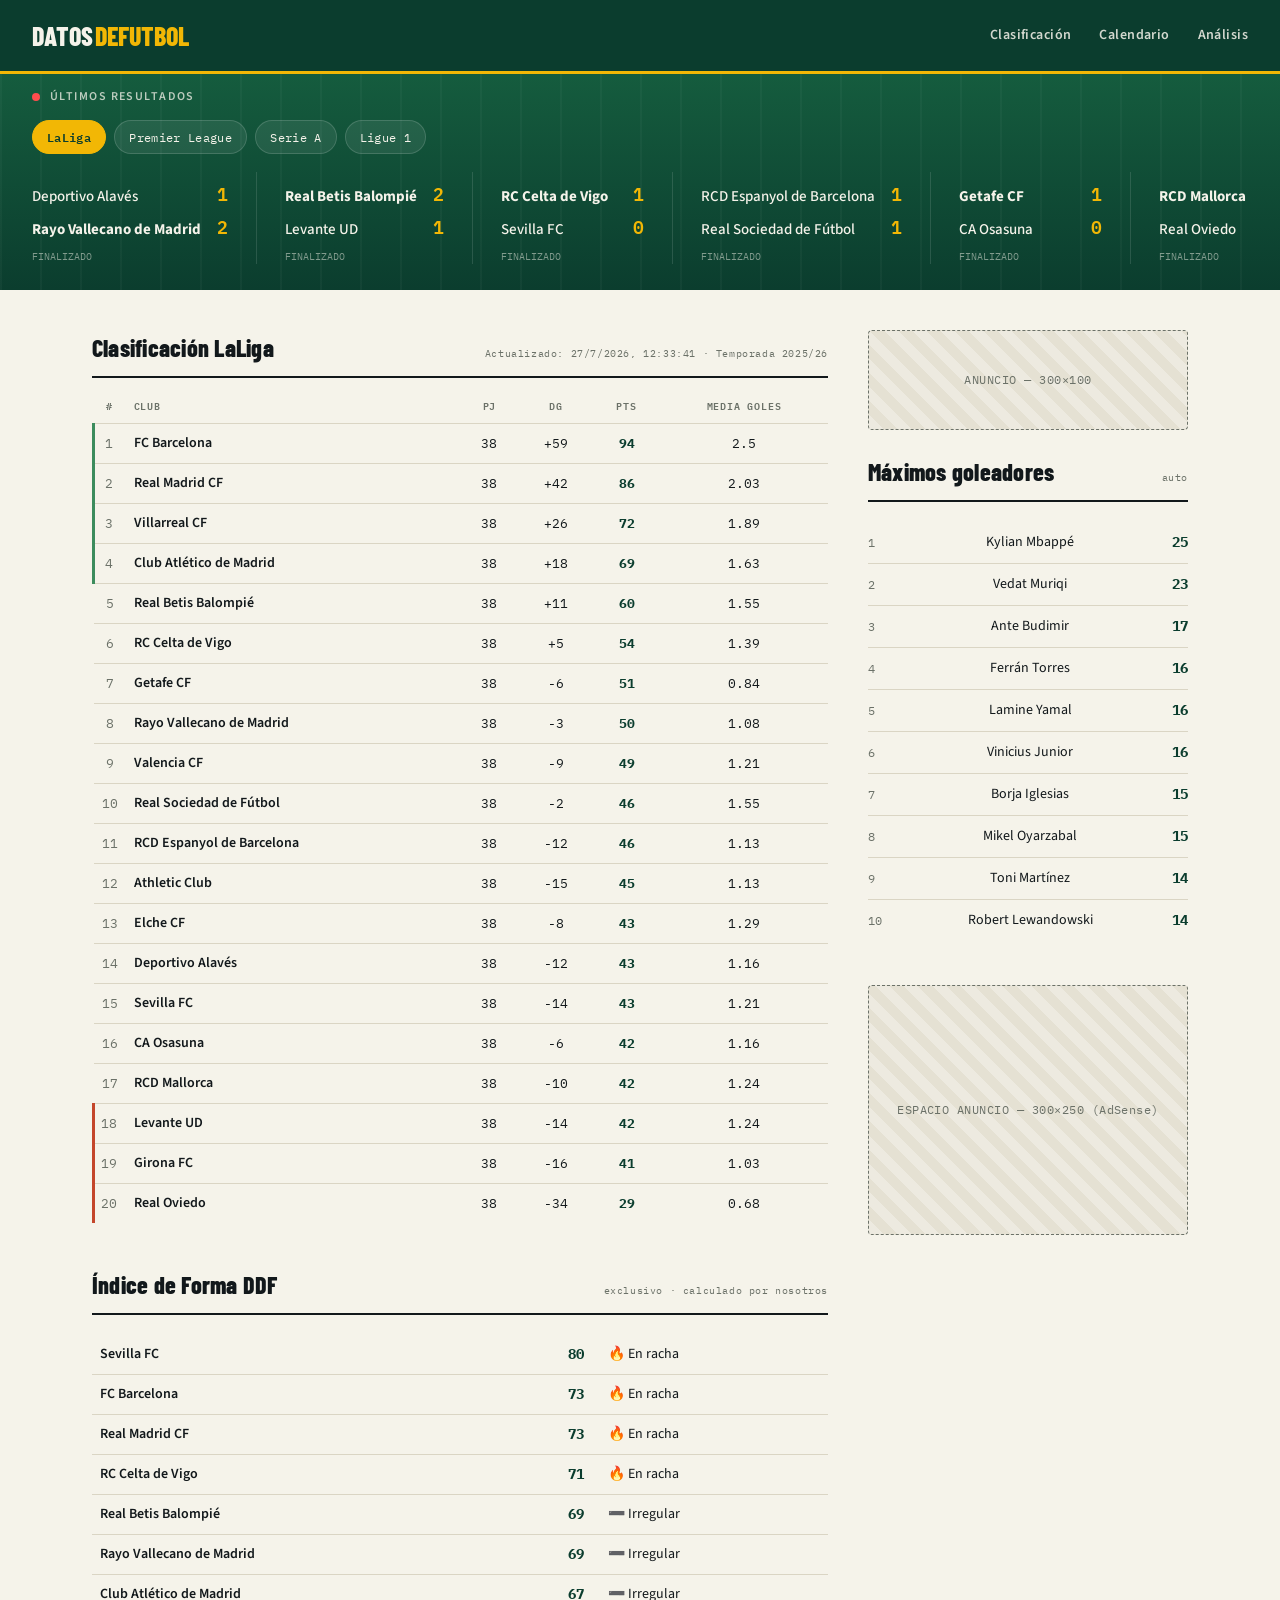
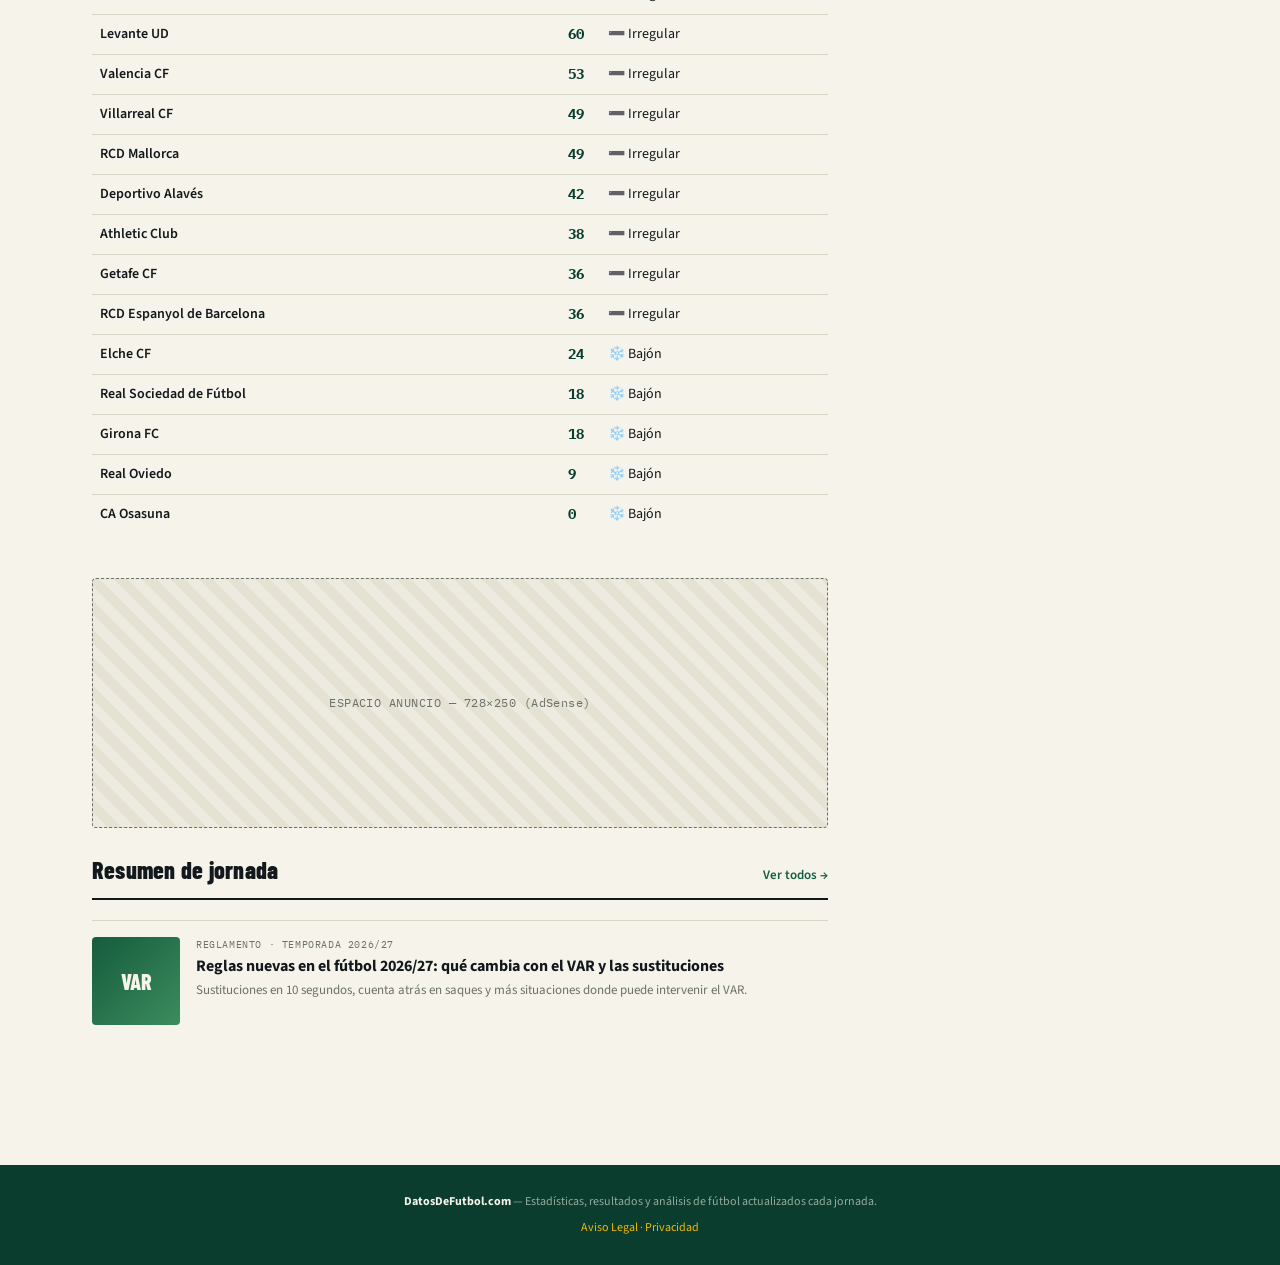
==== index.html @ c872de92 "Publicar artículo de reglamento 2026/27 y enlazarlo en portada/análisis/sitemap" ====
<!DOCTYPE html>
<html lang="es">
<head>
<meta charset="UTF-8">
<meta name="viewport" content="width=device-width, initial-scale=1.0">
<title>DatosDeFutbol.com — Resultados, clasificación y estadísticas de fútbol</title>
<meta name="description" content="Resultados, clasificación y estadísticas de LaLiga actualizados cada jornada. Análisis y datos de fútbol.">
<link rel="preconnect" href="https://fonts.googleapis.com">
<link href="https://fonts.googleapis.com/css2?family=Barlow+Condensed:wght@600;700;800&family=IBM+Plex+Mono:wght@400;500;600&family=Source+Sans+3:wght@400;500;600;700&display=swap" rel="stylesheet">
<link rel="stylesheet" href="assets/css/style.css">
<!--
  Datos estructurados (Schema.org / JSON-LD).

  IMPORTANTE - honestidad con Google: schema.org no tiene un tipo oficial
  para "tabla de clasificación deportiva", así que NO inventamos uno.
  Lo que sí ayuda de verdad y es 100% correcto usar:

    1. WebSite — identifica la marca del sitio. Puede hacer que aparezca
       tu logo/nombre correctamente en resultados de búsqueda.
    2. Organization — igual, para la marca DatosDeFutbol.com.
    3. BreadcrumbList — la ruta de navegación (Inicio > Clasificación).
       Ayuda a Google a mostrar breadcrumbs en el resultado de búsqueda
       en vez de solo la URL pelada.

  Pega esto dentro de <head>, justo antes de </head>, en index.html y
  clasificacion.html. En clasificacion.html cambia el BreadcrumbList
  (ya viene ajustado para esa página más abajo, en el segundo bloque).
-->

<!-- ============ PARA index.html ============ -->
<script type="application/ld+json">
{
  "@context": "https://schema.org",
  "@type": "WebSite",
  "name": "DatosDeFutbol.com",
  "url": "https://datosdefutbol.com/",
  "description": "Resultados, clasificación y estadísticas de fútbol de LaLiga, Premier League, Serie A y Ligue 1, actualizados cada día, con el Índice de Forma DDF propio."
}
</script>

<script type="application/ld+json">
{
  "@context": "https://schema.org",
  "@type": "Organization",
  "name": "DatosDeFutbol.com",
  "url": "https://datosdefutbol.com/"
}
</script>

<!-- ============ PARA clasificacion.html (además de los dos de arriba) ============ -->
<script type="application/ld+json">
{
  "@context": "https://schema.org",
  "@type": "BreadcrumbList",
  "itemListElement": [
    {
      "@type": "ListItem",
      "position": 1,
      "name": "Inicio",
      "item": "https://datosdefutbol.com/index.html"
    },
    {
      "@type": "ListItem",
      "position": 2,
      "name": "Clasificación",
      "item": "https://datosdefutbol.com/clasificacion.html"
    }
  ]
}
</script>
<link rel="icon" type="image/svg+xml" href="/favicon.svg">
<link rel="icon" type="image/png" sizes="32x32" href="/favicon-32.png">
<link rel="apple-touch-icon" href="/favicon-180.png">
</head>
<body data-page="home">

<header>
  <a class="logo" href="index.html"><span class="d1">DATOS</span><span class="d2">DEFUTBOL</span></a>
  <nav>
    <a href="clasificacion.html">Clasificación</a>
    <a href="calendario.html">Calendario</a>
    <a href="articulos.html">Análisis</a>
  </nav>
</header>

<div class="scoreboard">
  <div class="scoreboard-label">
    <div class="live-dot"></div>
    <span>Últimos resultados</span>
  </div>
  <div class="league-tabs" id="league-tabs"></div>
  <select class="season-selector" id="season-selector" style="display:none;"></select>
  <div class="ticker" id="ticker">
    <div class="ticker-empty">Cargando resultados…</div>
  </div>
</div>

<main>
  <div class="col-main">

    <section>
      <div class="section-head">
        <h2>Clasificación LaLiga</h2>
        <span class="auto-tag" id="last-updated">actualizado automáticamente</span>
      </div>
      <table class="standings">
        <thead>
          <tr><th class="num">#</th><th>Club</th><th class="num">PJ</th><th class="num">DG</th><th class="num">Pts</th><th class="num">Media goles</th></tr>
        </thead>
        <tbody id="standings-body">
          <tr><td colspan="6" class="loading-msg">Cargando clasificación…</td></tr>
        </tbody>
      </table>
    </section>

    <section>
      <div class="section-head">
        <h2>Índice de Forma DDF</h2>
        <span class="auto-tag">exclusivo · calculado por nosotros</span>
      </div>
      <table class="form-index">
        <tbody id="form-index-body">
          <tr><td class="loading-msg">Calculando…</td></tr>
        </tbody>
      </table>
    </section>

    <div class="ad-slot big">ESPACIO ANUNCIO — 728×250 (AdSense)</div>

    <section>
      <div class="section-head">
        <h2>Resumen de jornada</h2>
        <a class="more" href="articulos.html">Ver todos →</a>
      </div>
      <!-- Estos artículos se añaden a mano, uno por <a class="article">.
           Copia y pega un bloque para añadir uno nuevo (ver README). -->
      <a class="article" href="articulos/nuevas-reglas-futbol-2026-27.html">
  <div class="thumb">VAR</div>
  <div>
    <div class="eyebrow">Reglamento · Temporada 2026/27</div>
    <h3>Reglas nuevas en el fútbol 2026/27: qué cambia con el VAR y las sustituciones</h3>
    <p>Sustituciones en 10 segundos, cuenta atrás en saques y más situaciones donde puede intervenir el VAR.</p>
  </div>
</a>
    </section>

  </div>

  <aside class="col-side">
    <div class="ad-slot small">ANUNCIO — 300×100</div>

    <section>
      <div class="section-head">
        <h2>Máximos goleadores</h2>
        <span class="auto-tag">auto</span>
      </div>
      <ul class="top-scorers" id="topscorers-list">
        <li class="loading-msg">Cargando…</li>
      </ul>
    </section>

    <div class="ad-slot big">ESPACIO ANUNCIO — 300×250 (AdSense)</div>
  </aside>
</main>

<footer>
  <strong>DatosDeFutbol.com</strong> — Estadísticas, resultados y análisis de fútbol actualizados cada jornada.
  <div style="margin-top:8px;">
     <a href="aviso-legal.html">Aviso Legal</a> ·
     <a href="privacidad.html">Privacidad</a>
   </div>
</footer>

<script src="assets/js/main.js?v=3"></script></html>
---- assets/css/style.css ----
:root{
  --pitch-dark:#0B3D2E;
  --pitch:#155C3E;
  --grass:#3C8C5D;
  --chalk:#F5F3EA;
  --ink:#12181B;
  --amber:#F2B705;
  --line:#DAD5C4;
  --gray:#6B7168;
}
*{margin:0;padding:0;box-sizing:border-box;}
body{
  background:var(--chalk);
  color:var(--ink);
  font-family:'Source Sans 3',sans-serif;
  line-height:1.5;
}
a{color:inherit;}
.display{font-family:'Barlow Condensed',sans-serif;text-transform:uppercase;letter-spacing:0.02em;}
.mono{font-family:'IBM Plex Mono',monospace;}

header{
  background:var(--pitch-dark);
  color:var(--chalk);
  padding:16px 32px;
  display:flex;
  align-items:center;
  justify-content:space-between;
  border-bottom:3px solid var(--amber);
  flex-wrap:wrap;
  gap:12px;
}
.logo{display:flex;align-items:baseline;gap:2px;text-decoration:none;}
.logo .d1{font-family:'Barlow Condensed',sans-serif;font-weight:800;font-size:26px;letter-spacing:0.01em;color:var(--chalk);}
.logo .d2{font-family:'Barlow Condensed',sans-serif;font-weight:800;font-size:26px;color:var(--amber);}
nav{display:flex;gap:28px;font-size:14px;font-weight:600;letter-spacing:0.03em;flex-wrap:wrap;}
nav a{color:var(--chalk);text-decoration:none;opacity:0.85;}
nav a:hover{opacity:1;color:var(--amber);}

.scoreboard{
  background:
    repeating-linear-gradient(90deg, rgba(255,255,255,0.03) 0 2px, transparent 2px 40px),
    linear-gradient(180deg, var(--pitch) 0%, var(--pitch-dark) 100%);
  overflow:hidden;
}
.scoreboard-label{display:flex;align-items:center;gap:10px;padding:14px 32px 0;}
.live-dot{width:8px;height:8px;border-radius:50%;background:#FF4D4D;animation:pulse 1.6s infinite;}
@keyframes pulse{
  0%{box-shadow:0 0 0 0 rgba(255,77,77,0.5);}
  70%{box-shadow:0 0 0 6px rgba(255,77,77,0);}
  100%{box-shadow:0 0 0 0 rgba(255,77,77,0);}
}
.scoreboard-label span{color:var(--chalk);font-size:12px;letter-spacing:0.12em;text-transform:uppercase;font-weight:600;opacity:0.75;}
.ticker{display:flex;padding:18px 0 26px;overflow-x:auto;scrollbar-width:none;}
.ticker::-webkit-scrollbar{display:none;}
.match{flex:0 0 auto;min-width:200px;padding:0 28px;border-right:1px solid rgba(255,255,255,0.12);color:var(--chalk);}
.match:first-child{padding-left:32px;}
.match .comp{font-size:10px;letter-spacing:0.1em;color:var(--amber);font-weight:600;margin-bottom:8px;text-transform:uppercase;}
.match .teams{display:flex;flex-direction:column;gap:4px;}
.team-row{display:flex;justify-content:space-between;align-items:baseline;gap:16px;}
.team-name{font-size:15px;font-weight:500;}
.team-name.win{font-weight:700;}
.score{font-family:'IBM Plex Mono',monospace;font-size:18px;font-weight:600;color:var(--amber);}
.match .status{font-family:'IBM Plex Mono',monospace;font-size:10px;color:rgba(245,243,234,0.5);margin-top:8px;}
.ticker-empty{color:rgba(245,243,234,0.6);padding:24px 32px;font-family:'IBM Plex Mono',monospace;font-size:13px;}

main{max-width:1160px;margin:0 auto;padding:40px 32px 80px;display:grid;grid-template-columns:1fr 320px;gap:40px;}
@media (max-width:860px){main{grid-template-columns:1fr;}}

section{margin-bottom:44px;}
.section-head{display:flex;align-items:baseline;justify-content:space-between;border-bottom:2px solid var(--ink);padding-bottom:10px;margin-bottom:20px;flex-wrap:wrap;gap:6px;}
.section-head h2{font-family:'Barlow Condensed',sans-serif;font-weight:800;font-size:24px;letter-spacing:0.01em;}
.section-head .auto-tag{font-family:'IBM Plex Mono',monospace;font-size:10px;color:var(--gray);letter-spacing:0.06em;}
.section-head a.more{font-size:13px;font-weight:600;color:var(--pitch);text-decoration:none;}

table.standings{width:100%;border-collapse:collapse;font-family:'IBM Plex Mono',monospace;font-size:13px;}
table.standings th{text-align:left;font-size:10px;letter-spacing:0.08em;color:var(--gray);text-transform:uppercase;padding:0 8px 10px;font-weight:600;}
table.standings th.num, table.standings td.num{text-align:center;}
table.standings td{padding:9px 8px;border-top:1px solid var(--line);}
table.standings tr.top4 td:first-child{border-left:3px solid var(--grass);padding-left:5px;}
table.standings tr.relegation td:first-child{border-left:3px solid #C4462B;padding-left:5px;}
table.standings .pos{color:var(--gray);width:24px;}
table.standings .club{font-family:'Source Sans 3',sans-serif;font-weight:600;font-size:14px;}
table.standings .pts{font-weight:700;color:var(--pitch-dark);}

.article{display:grid;grid-template-columns:88px 1fr;gap:16px;padding:16px 0;border-top:1px solid var(--line);text-decoration:none;color:var(--ink);}
.article:first-child{border-top:none;}
.article .thumb{width:88px;height:88px;background:linear-gradient(135deg,var(--pitch) 0%, var(--grass) 100%);border-radius:4px;display:flex;align-items:center;justify-content:center;color:var(--chalk);font-family:'Barlow Condensed',sans-serif;font-weight:800;font-size:22px;}
.article .eyebrow{font-family:'IBM Plex Mono',monospace;font-size:10px;color:var(--gray);letter-spacing:0.06em;text-transform:uppercase;margin-bottom:4px;}
.article h3{font-size:16px;font-weight:700;line-height:1.3;margin-bottom:4px;}
.article p{font-size:13px;color:var(--gray);}

.ad-slot{background:repeating-linear-gradient(45deg, #EDEAE0 0 10px, #E5E1D3 10px 20px);border:1px dashed var(--gray);border-radius:4px;padding:20px;text-align:center;color:var(--gray);font-size:12px;font-family:'IBM Plex Mono',monospace;letter-spacing:0.04em;margin-bottom:24px;}
.ad-slot.big{min-height:250px;display:flex;align-items:center;justify-content:center;}
.ad-slot.small{min-height:100px;display:flex;align-items:center;justify-content:center;}

.top-scorers{list-style:none;}
.top-scorers li{display:flex;justify-content:space-between;align-items:center;padding:10px 0;border-top:1px solid var(--line);font-size:14px;}
.top-scorers li:first-child{border-top:none;}
.top-scorers .rank{font-family:'IBM Plex Mono',monospace;color:var(--gray);font-size:12px;width:20px;}
.top-scorers .goals{font-family:'IBM Plex Mono',monospace;font-weight:700;color:var(--pitch-dark);}

.article-page{max-width:760px;margin:0 auto;padding:48px 32px 80px;}
.article-page .eyebrow{font-family:'IBM Plex Mono',monospace;font-size:11px;color:var(--gray);letter-spacing:0.08em;text-transform:uppercase;margin-bottom:10px;}
.article-page h1{font-family:'Barlow Condensed',sans-serif;font-weight:800;font-size:38px;line-height:1.15;margin-bottom:16px;}
.article-page .meta{font-family:'IBM Plex Mono',monospace;font-size:12px;color:var(--gray);margin-bottom:28px;}
.article-page p{margin-bottom:18px;font-size:16px;}

footer{background:var(--pitch-dark);color:rgba(245,243,234,0.6);padding:28px 32px;text-align:center;font-size:12px;}
footer strong{color:var(--chalk);}
footer a{color:var(--amber);text-decoration:none;}

.loading-msg{color:var(--gray);font-family:'IBM Plex Mono',monospace;font-size:12px;padding:16px 0;}

.league-tabs{display:flex;gap:8px;padding:14px 32px 0;flex-wrap:wrap;}
.league-tab{
  background:rgba(255,255,255,0.08);
  border:1px solid rgba(255,255,255,0.15);
  color:var(--chalk);
  font-family:'IBM Plex Mono',monospace;
  font-size:12px;
  letter-spacing:0.03em;
  padding:6px 14px;
  border-radius:20px;
  cursor:pointer;
  transition:background 0.15s;
}
.league-tab:hover{background:rgba(255,255,255,0.16);}
.league-tab.active{background:var(--amber);color:var(--pitch-dark);border-color:var(--amber);font-weight:600;}

table.form-index{width:100%;border-collapse:collapse;font-size:14px;}
table.form-index td{padding:9px 8px;border-top:1px solid var(--line);}
table.form-index tr:first-child td{border-top:none;}
table.form-index .club{font-weight:600;}
table.form-index .pts{font-family:'IBM Plex Mono',monospace;font-weight:700;color:var(--pitch-dark);width:40px;}
table.standings td.mono{font-family:'IBM Plex Mono',monospace;}

/* --- Selector de temporada --- */
.season-selector{
  margin:10px 32px 4px;
  background:rgba(255,255,255,0.08);
  border:1px solid rgba(255,255,255,0.15);
  color:var(--chalk);
  font-family:'IBM Plex Mono',monospace;
  font-size:12px;
  letter-spacing:0.03em;
  padding:6px 12px;
  border-radius:20px;
  cursor:pointer;
}
.season-selector option{background:var(--pitch-dark);color:var(--chalk);}

/* --- Lista de partidos (partido a partido) --- */
.match-row{
  display:grid;
  grid-template-columns:34px 1fr 74px 1fr 90px;
  align-items:center;
  gap:10px;
  padding:9px 4px;
  border-top:1px solid var(--line);
  font-size:13px;
}
.match-row:first-child{border-top:none;}
.match-row .matchday{font-family:'IBM Plex Mono',monospace;font-size:11px;color:var(--gray);}
.match-row .team-name{font-weight:500;}
.match-row .team-name.win{font-weight:700;color:var(--pitch-dark);}
.match-row .score{font-family:'IBM Plex Mono',monospace;font-weight:700;text-align:center;}
.match-row .status{font-family:'IBM Plex Mono',monospace;font-size:11px;color:var(--gray);text-align:right;}

/* --- Calendario: agrupación por jornada ---
   La jornada es un dato importante para el lector, así que la destacamos
   con la misma tipografía de los títulos del sitio (Barlow Condensed),
   en vez de la monospace pequeña que usábamos antes. */
.matchday-group{margin-bottom:22px;}
.matchday-title{
  font-family:'Barlow Condensed',sans-serif;
  font-weight:700;
  font-size:17px;
  color:var(--pitch-dark);
  margin:0 0 6px;
  padding-top:14px;
  border-top:1px solid var(--line);
}
.matchday-group:first-child .matchday-title{border-top:none;padding-top:0;}

.match-row-link{
  text-decoration:none;
  color:inherit;
  cursor:pointer;
  transition:background 0.12s;
}
.match-row-link:hover{background:rgba(11,61,46,0.05);}

/* Textos secundarios de navegación (enlaces "volver", "más partidos"...):
   tipografía de texto normal, no monospace, para un tono más editorial. */
.section-subtitle{
  font-family:'Source Sans 3',sans-serif;
  font-weight:600;
  font-size:14px;
  color:var(--pitch-dark);
  margin:0 0 8px;
  padding-top:14px;
  border-top:1px solid var(--line);
}
.back-link{
  font-family:'Source Sans 3',sans-serif;
  font-weight:600;
  font-size:14px;
  color:var(--pitch);
  text-decoration:none;
}
.back-link:hover{text-decoration:underline;}

/* --- Ficha de detalle de partido --- */
.match-detail-card{
  background:var(--pitch-dark);
  color:var(--chalk);
  border-radius:14px;
  padding:28px 20px;
  text-align:center;
}
/* La jornada y la fecha son el dato de contexto más importante de esta
   ficha, así que van en el mismo estilo de título que el resto del sitio,
   en ámbar, no como una etiqueta pequeña y apagada. */
.match-detail-meta{
  font-family:'Barlow Condensed',sans-serif;
  font-weight:700;
  font-size:17px;
  letter-spacing:0.02em;
  color:var(--amber);
  text-transform:capitalize;
  margin-bottom:18px;
}
.match-detail-teams{
  display:flex;
  align-items:center;
  justify-content:center;
  gap:20px;
}
.match-detail-team{flex:1;font-family:'Barlow Condensed',sans-serif;font-weight:700;font-size:20px;}
.match-detail-team .team-name.win{color:var(--amber);}
.match-detail-score{
  font-family:'IBM Plex Mono',monospace;
  font-weight:700;
  font-size:32px;
  color:var(--amber);
  min-width:90px;
}
.match-detail-status{
  margin-top:16px;
  font-family:'Source Sans 3',sans-serif;
  font-weight:600;
  font-size:12px;
  letter-spacing:0.03em;
  color:rgba(245,243,234,0.75);
}


.match-detail-meta{
  font-family:'IBM Plex Mono',monospace;
  font-size:12px;
  color:rgba(245,243,234,0.65);
  text-transform:capitalize;
  margin-bottom:16px;
}
.match-detail-teams{
  display:flex;
  align-items:center;
  justify-content:center;
  gap:20px;
}
.match-detail-team{flex:1;font-family:'Barlow Condensed',sans-serif;font-weight:700;font-size:20px;}
.match-detail-team .team-name.win{color:var(--amber);}
.match-detail-score{
  font-family:'IBM Plex Mono',monospace;
  font-weight:700;
  font-size:32px;
  color:var(--amber);
  min-width:90px;
}
.match-detail-status{
  margin-top:16px;
  font-family:'IBM Plex Mono',monospace;
  font-size:11px;
  letter-spacing:0.05em;
  color:rgba(245,243,234,0.65);
}
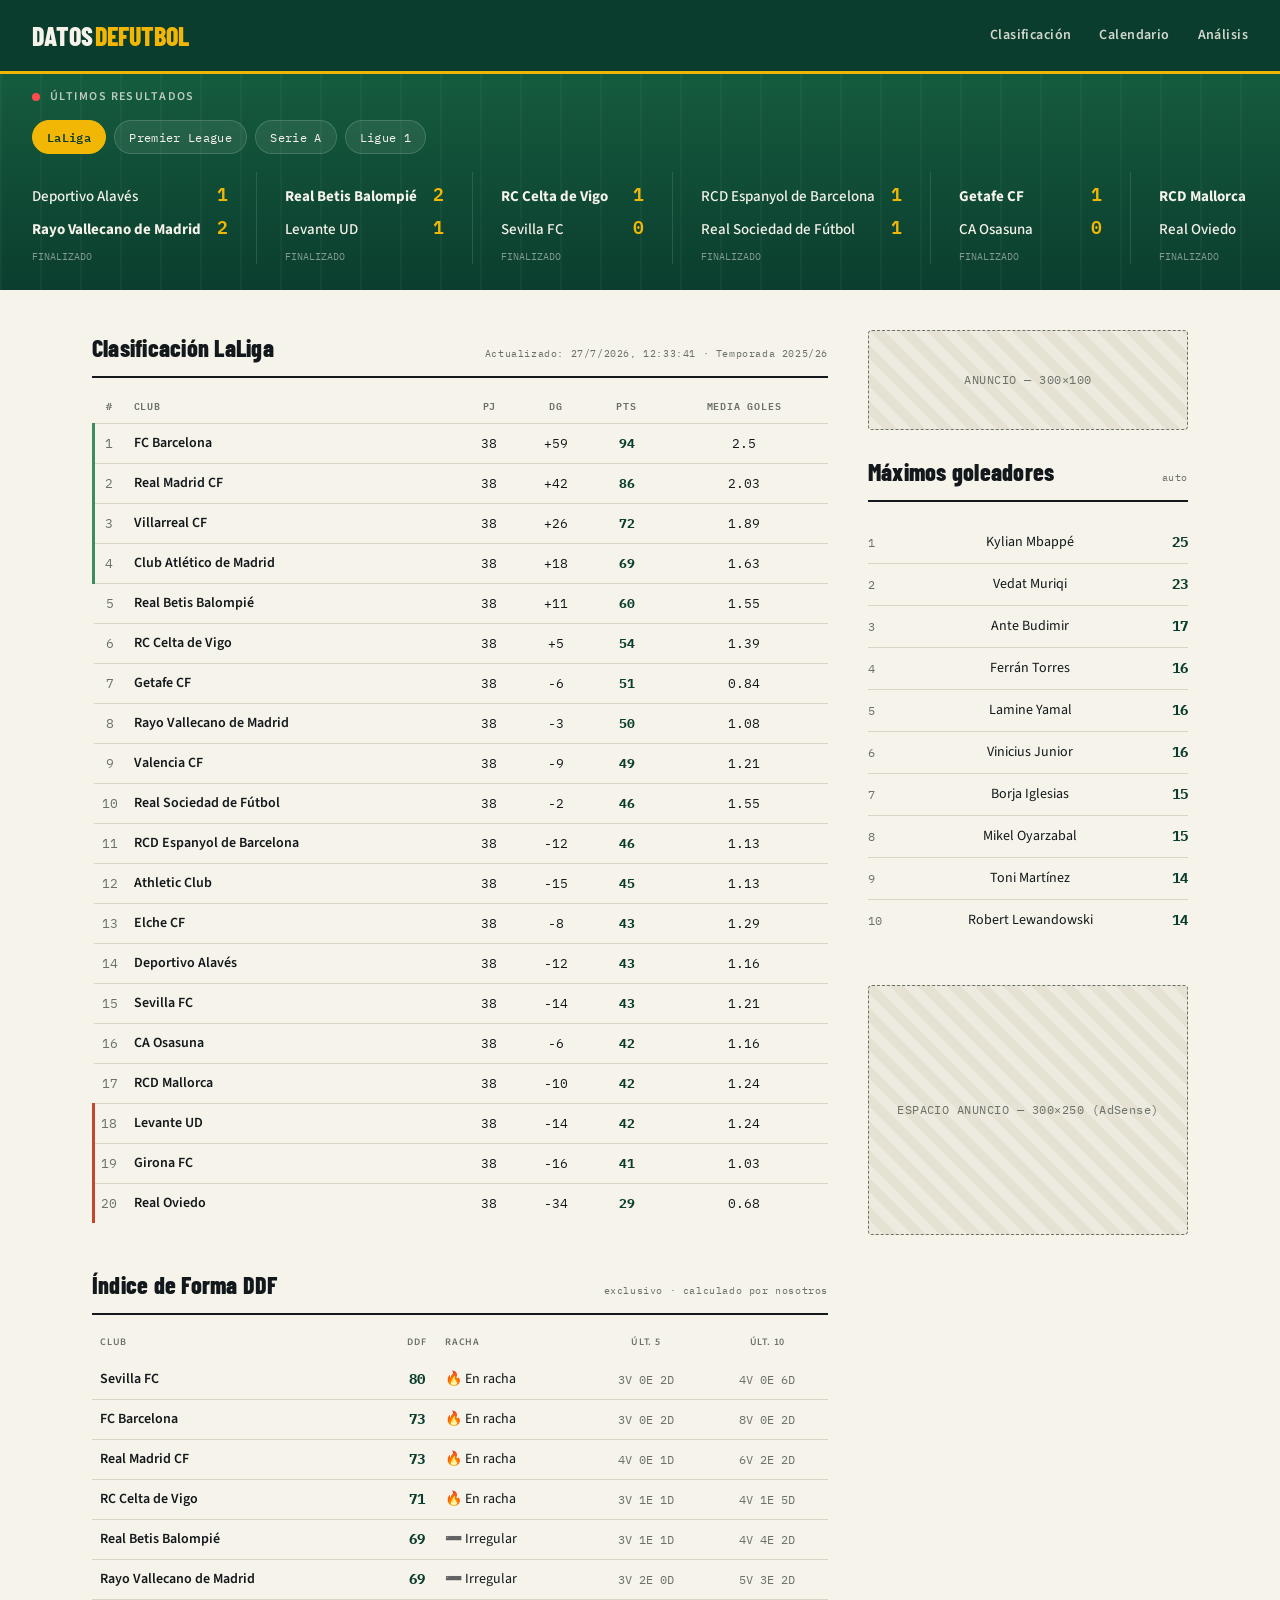
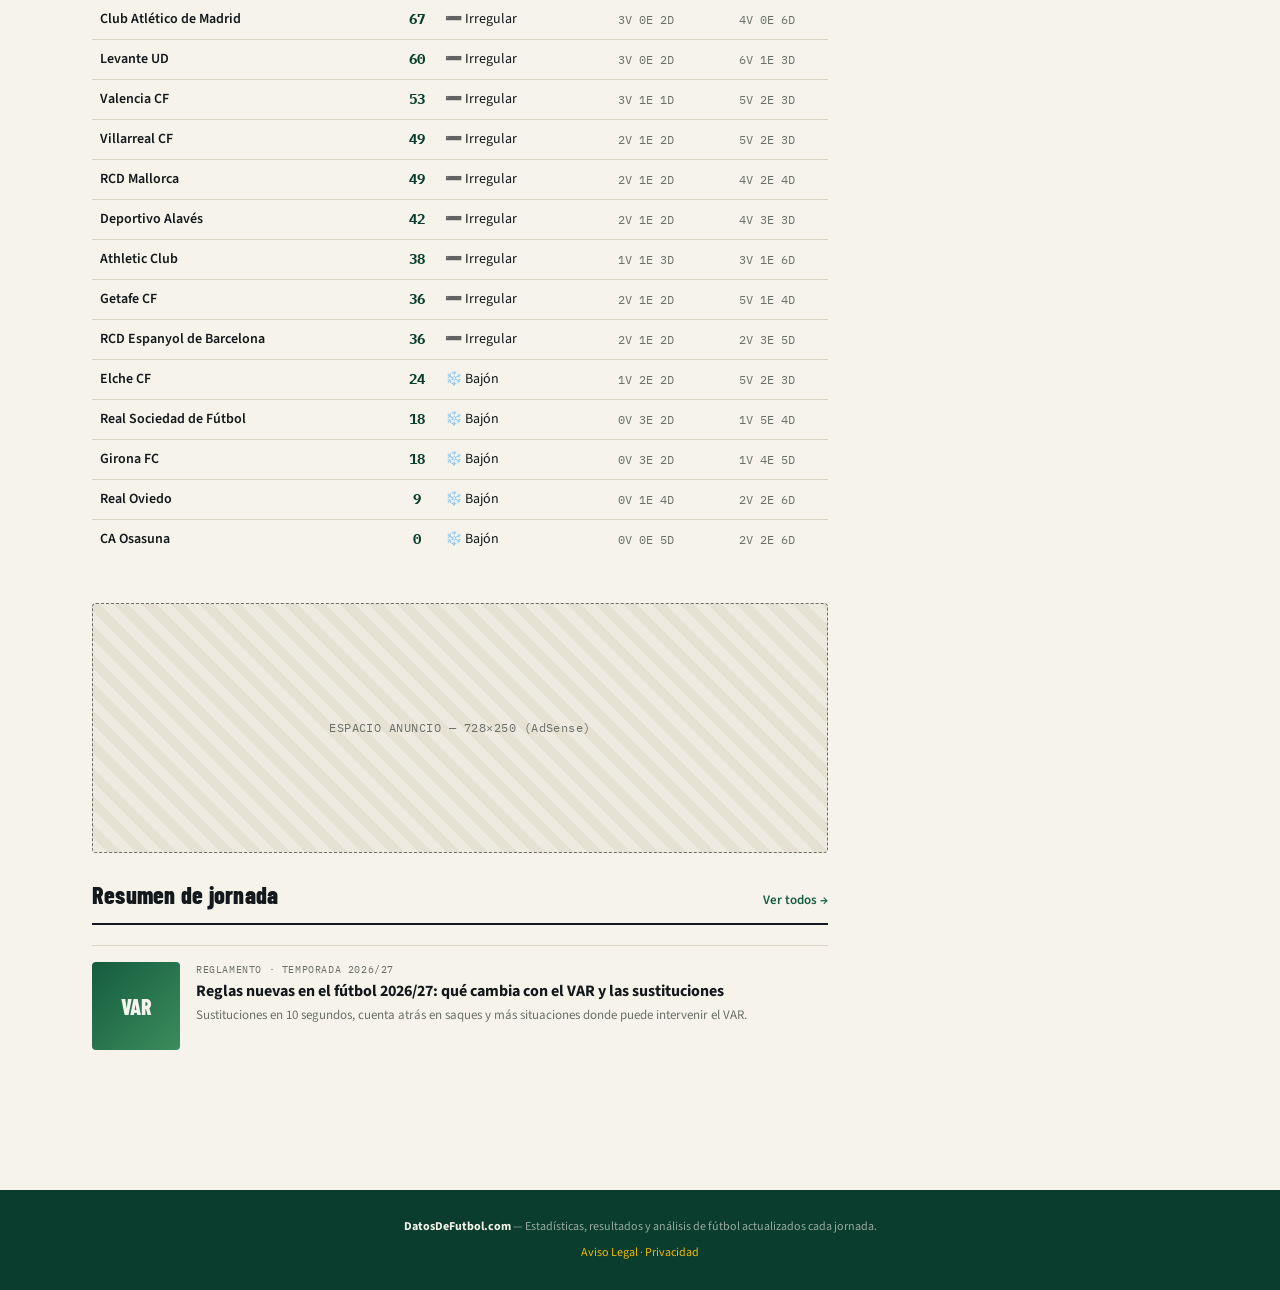
==== commit 5c444b87: "Añadir récord V-E-D de últimos 5 y 10 partidos al Índice de Forma DDF" ====
--- a/index.html
+++ b/index.html
@@ -119,6 +119,9 @@
         <span class="auto-tag">exclusivo · calculado por nosotros</span>
       </div>
       <table class="form-index">
+        <thead>
+          <tr><th>Club</th><th class="num">DDF</th><th>Racha</th><th class="num">Últ. 5</th><th class="num">Últ. 10</th></tr>
+        </thead>
         <tbody id="form-index-body">
           <tr><td class="loading-msg">Calculando…</td></tr>
         </tbody>
@@ -171,4 +174,4 @@
    </div>
 </footer>
 
-<script src="assets/js/main.js?v=3"></script></html>
+<script src="assets/js/main.js?v=4"></script></html>
--- a/assets/css/style.css
+++ b/assets/css/style.css
@@ -129,6 +129,9 @@
 .league-tab.active{background:var(--amber);color:var(--pitch-dark);border-color:var(--amber);font-weight:600;}
 
 table.form-index{width:100%;border-collapse:collapse;font-size:14px;}
+table.form-index th{text-align:left;font-size:10px;letter-spacing:0.08em;color:var(--gray);text-transform:uppercase;padding:0 8px 10px;font-weight:600;}
+table.form-index th.num, table.form-index td.num{text-align:center;}
+table.form-index td.mono{font-family:'IBM Plex Mono',monospace;font-size:12px;color:var(--gray);}
 table.form-index td{padding:9px 8px;border-top:1px solid var(--line);}
 table.form-index tr:first-child td{border-top:none;}
 table.form-index .club{font-weight:600;}
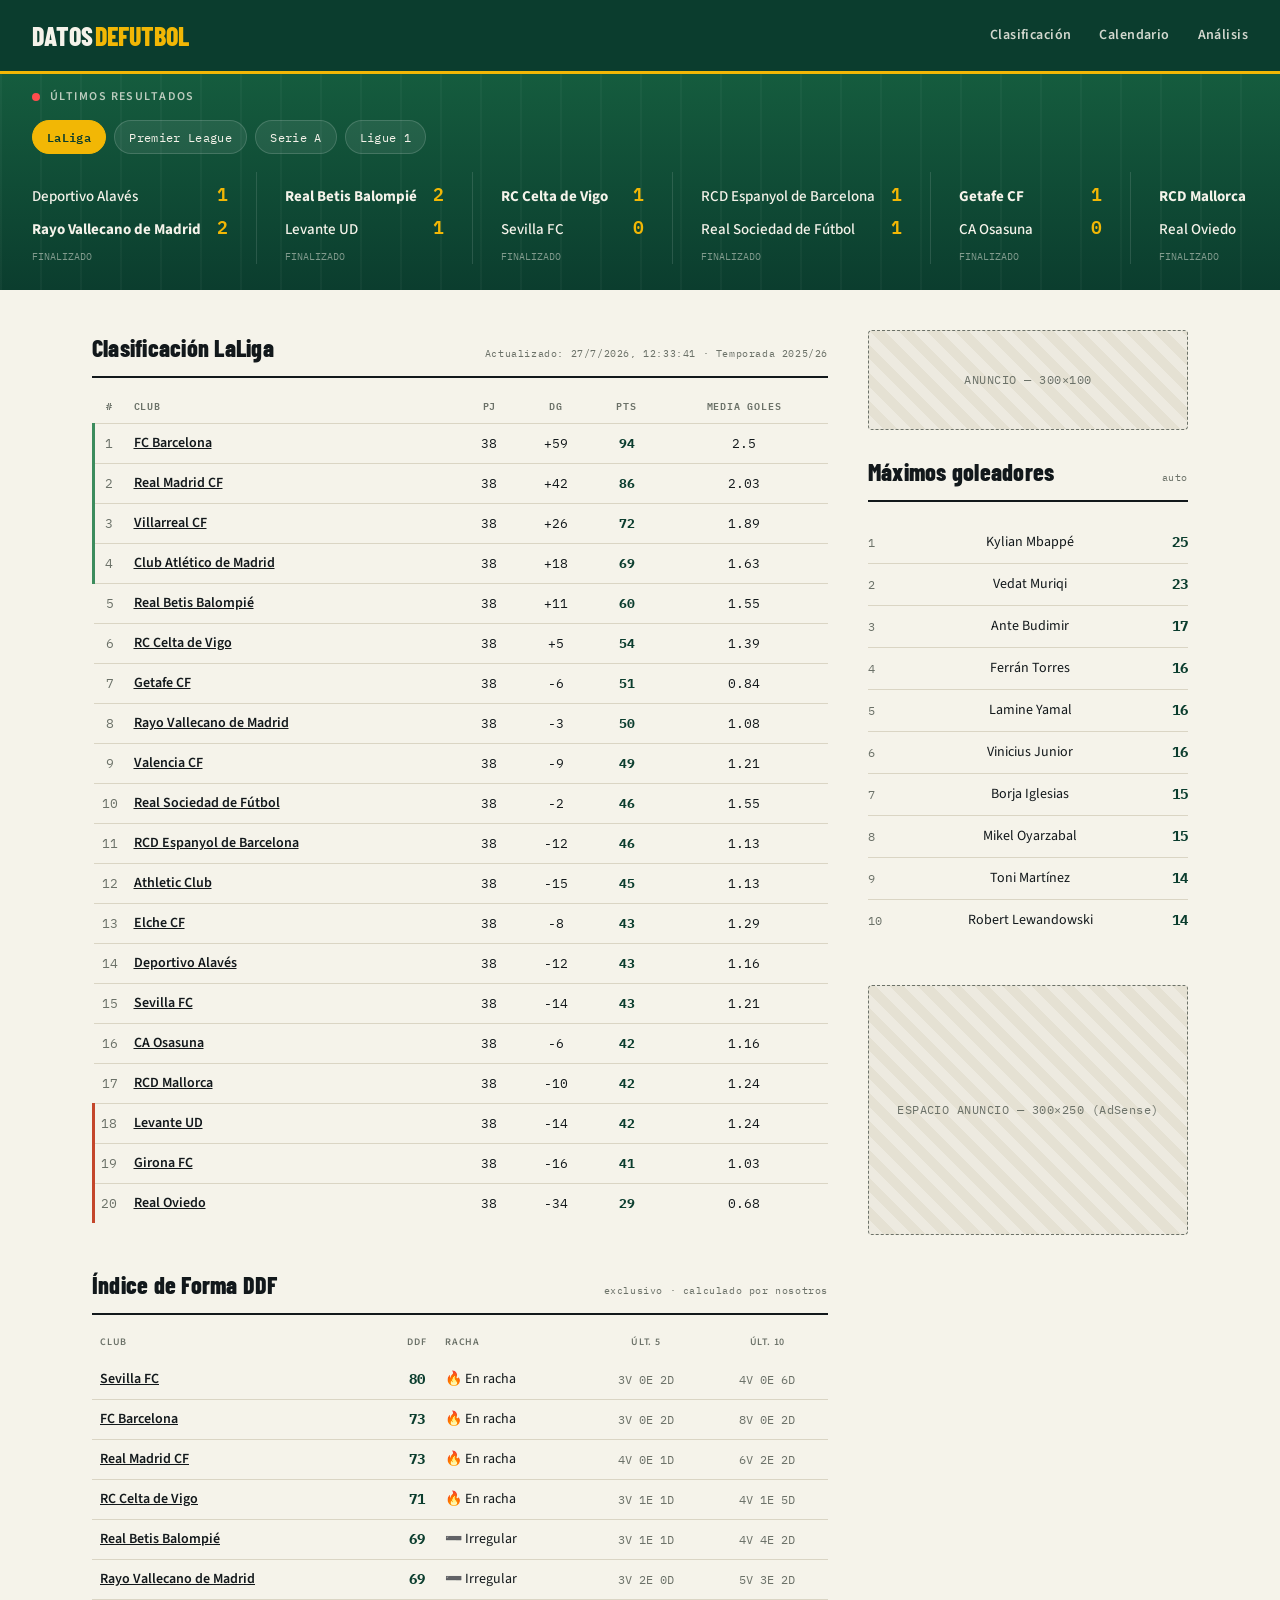
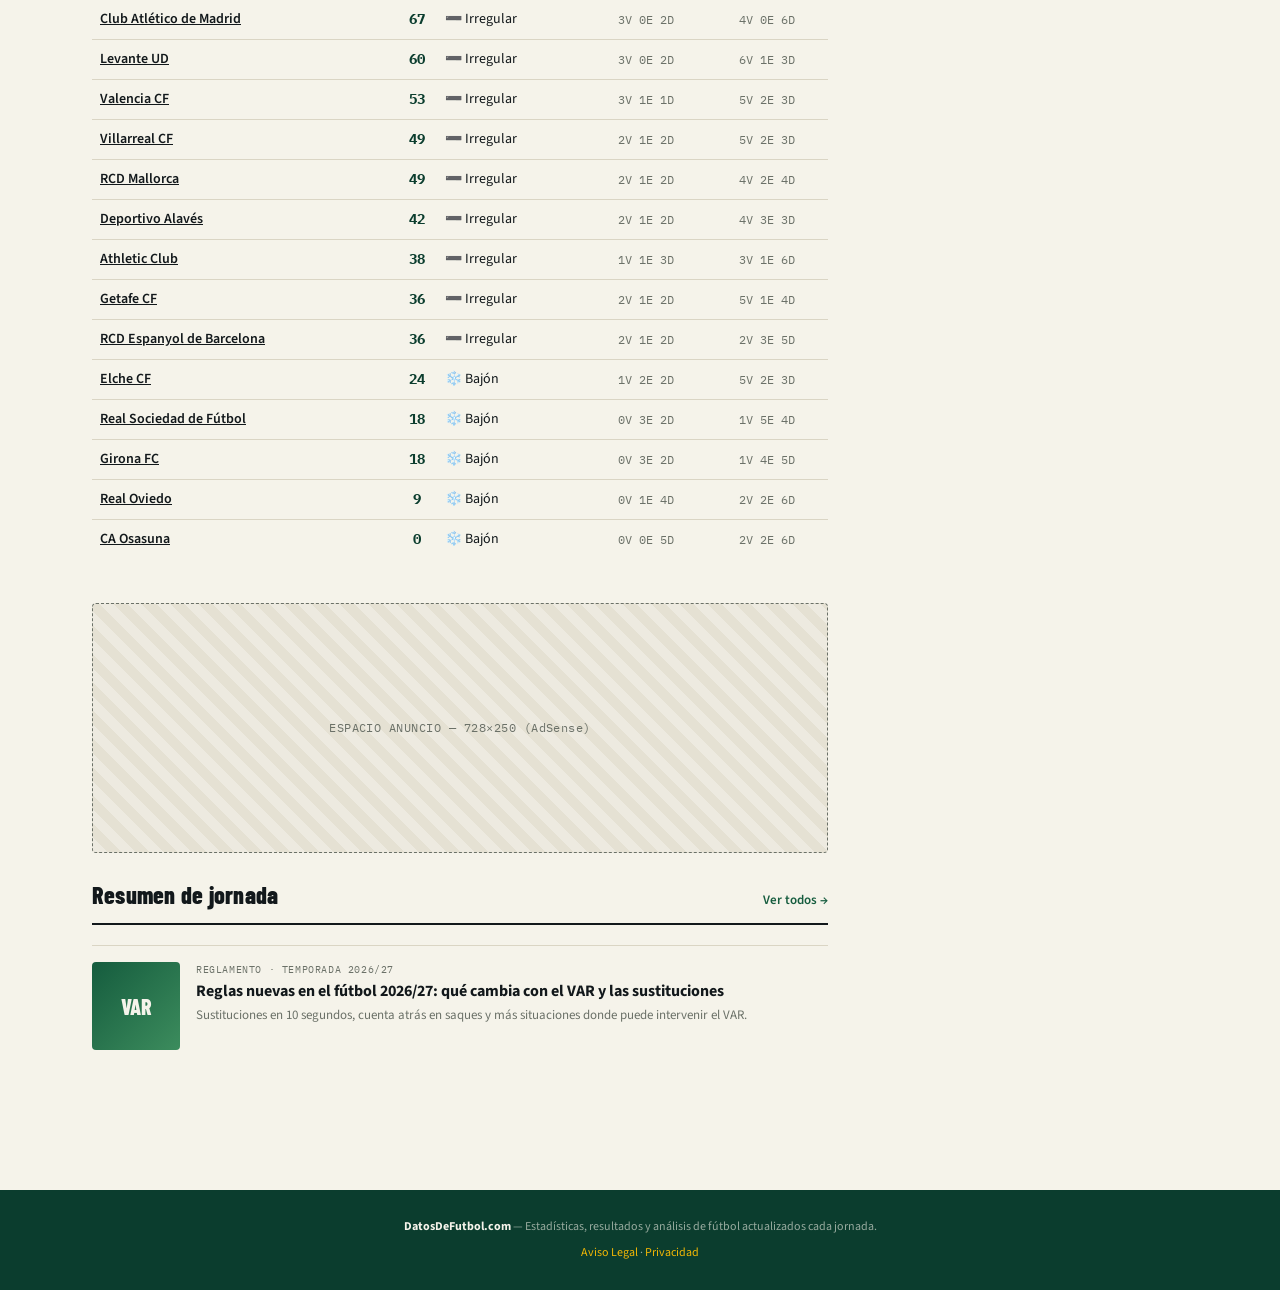
==== commit f7e5996a: "SEO: meta/JSON-LD dinámico en partido.html, ficha de equipo nueva con enlazado interno, placeholders" ====
--- a/index.html
+++ b/index.html
@@ -8,6 +8,9 @@
 <link rel="preconnect" href="https://fonts.googleapis.com">
 <link href="https://fonts.googleapis.com/css2?family=Barlow+Condensed:wght@600;700;800&family=IBM+Plex+Mono:wght@400;500;600&family=Source+Sans+3:wght@400;500;600;700&display=swap" rel="stylesheet">
 <link rel="stylesheet" href="assets/css/style.css">
+<!-- AdSense: cuando Google te apruebe, pega aquí el script de verificación
+     que te dan (algo como <script async src="https://pagead2.googlesyndication.com/pagead/js/adsbygoogle.js?client=ca-pub-XXXXXXXXXXXXXXXX" crossorigin="anonymous"></script>).
+     Debe ir en TODAS las páginas, dentro de <head>. -->
 <!--
   Datos estructurados (Schema.org / JSON-LD).
 
@@ -174,4 +177,4 @@
    </div>
 </footer>
 
-<script src="assets/js/main.js?v=4"></script></html>
+<script src="assets/js/main.js?v=5"></script></html>
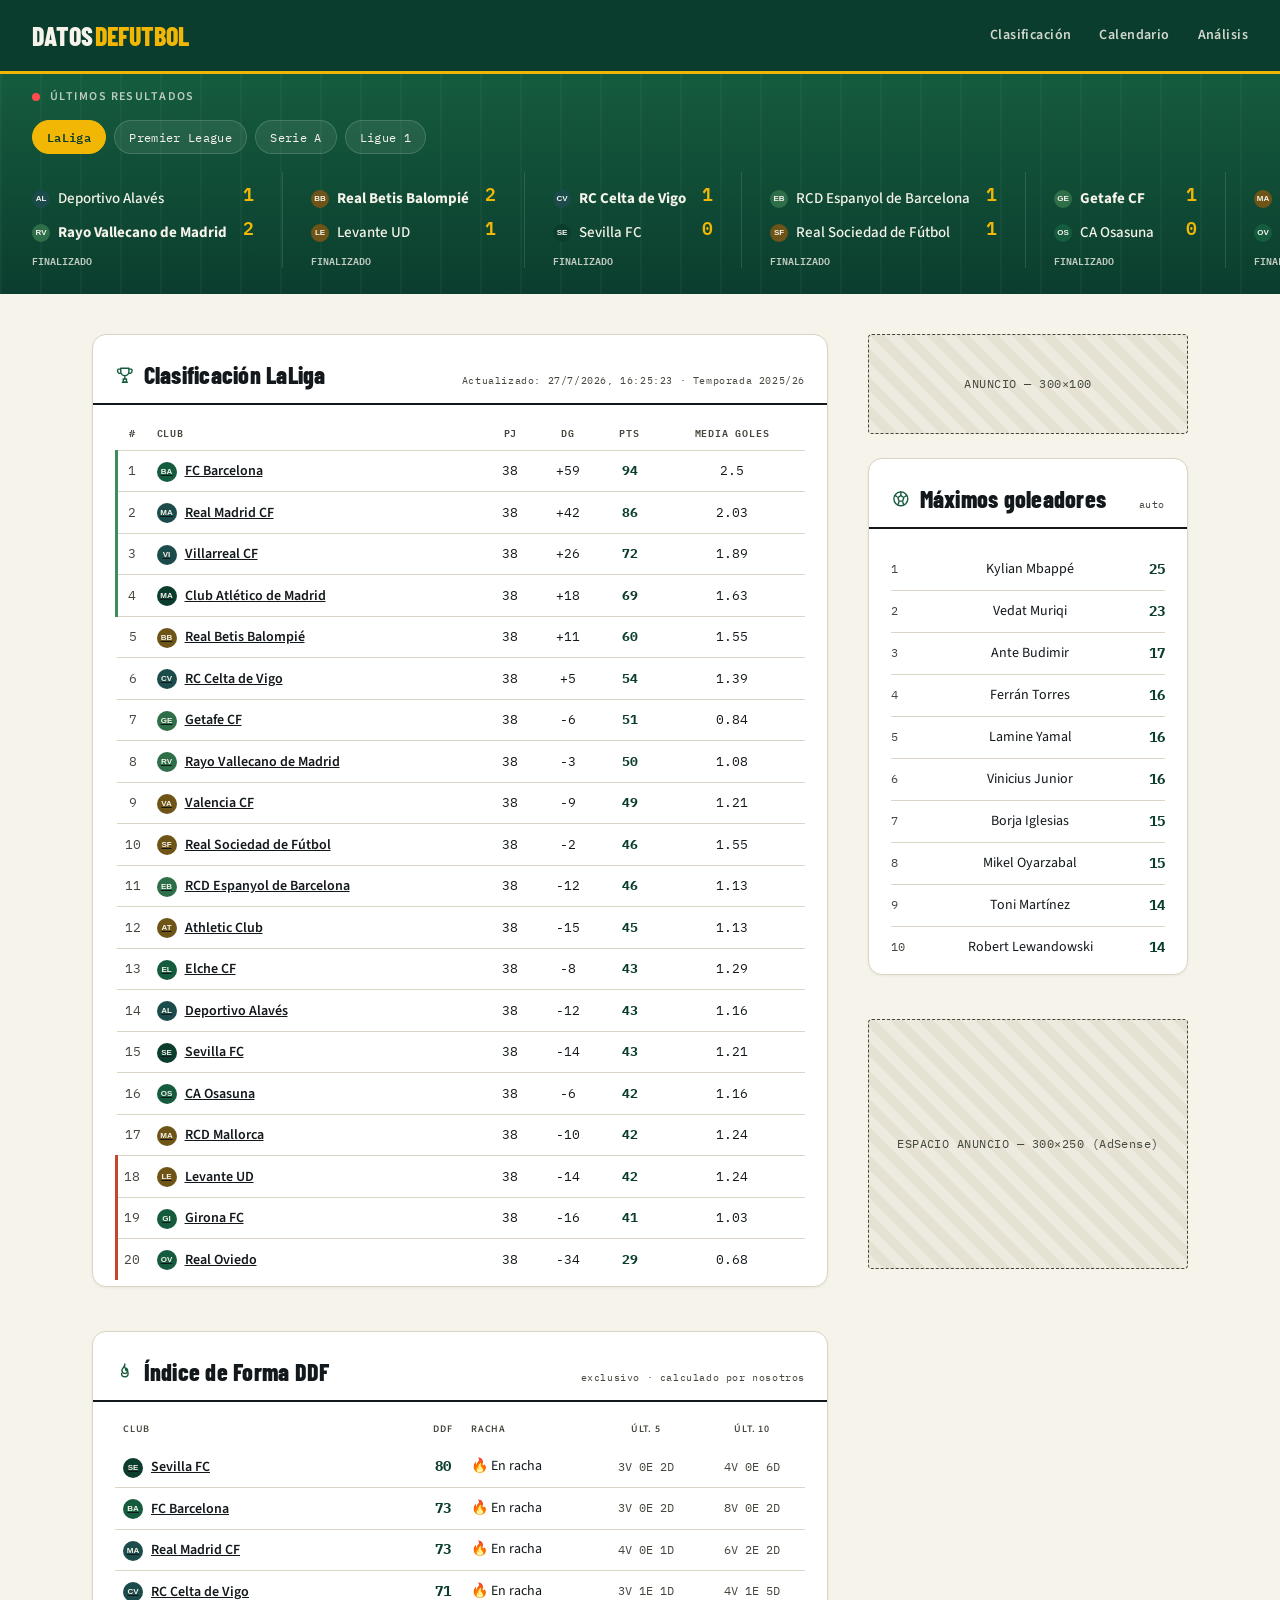
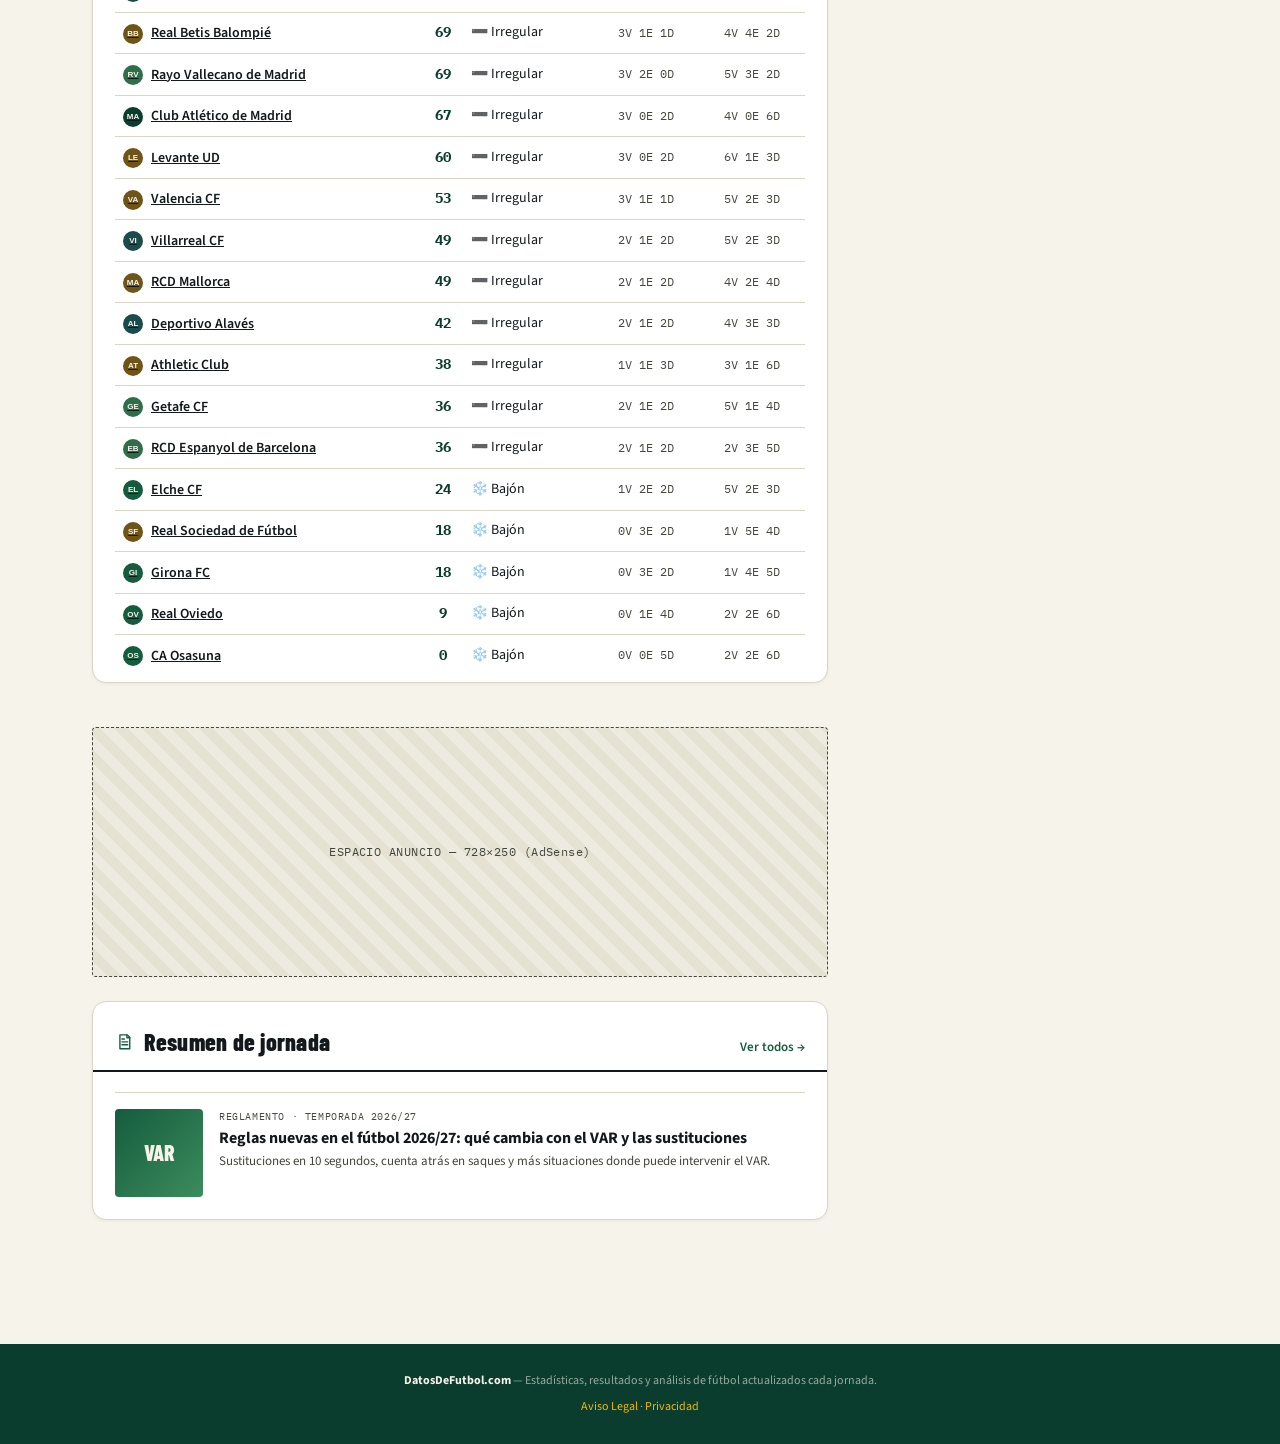
==== commit 77c488c0: "Diseño: iconos SVG propios en cabeceras, escudos de equipo (con iniciales de respaldo), cajitas de e" ====
--- a/index.html
+++ b/index.html
@@ -101,9 +101,9 @@
 <main>
   <div class="col-main">
 
-    <section>
+    <section class="card">
       <div class="section-head">
-        <h2>Clasificación LaLiga</h2>
+        <h2 data-icon="trophy">Clasificación LaLiga</h2>
         <span class="auto-tag" id="last-updated">actualizado automáticamente</span>
       </div>
       <table class="standings">
@@ -116,9 +116,9 @@
       </table>
     </section>
 
-    <section>
+    <section class="card">
       <div class="section-head">
-        <h2>Índice de Forma DDF</h2>
+        <h2 data-icon="flame">Índice de Forma DDF</h2>
         <span class="auto-tag">exclusivo · calculado por nosotros</span>
       </div>
       <table class="form-index">
@@ -133,9 +133,9 @@
 
     <div class="ad-slot big">ESPACIO ANUNCIO — 728×250 (AdSense)</div>
 
-    <section>
+    <section class="card">
       <div class="section-head">
-        <h2>Resumen de jornada</h2>
+        <h2 data-icon="doc">Resumen de jornada</h2>
         <a class="more" href="articulos.html">Ver todos →</a>
       </div>
       <!-- Estos artículos se añaden a mano, uno por <a class="article">.
@@ -155,9 +155,9 @@
   <aside class="col-side">
     <div class="ad-slot small">ANUNCIO — 300×100</div>
 
-    <section>
+    <section class="card">
       <div class="section-head">
-        <h2>Máximos goleadores</h2>
+        <h2 data-icon="ball">Máximos goleadores</h2>
         <span class="auto-tag">auto</span>
       </div>
       <ul class="top-scorers" id="topscorers-list">
@@ -177,4 +177,4 @@
    </div>
 </footer>
 
-<script src="assets/js/main.js?v=5"></script></html>
+<script src="assets/js/main.js?v=6"></script></html>
--- a/assets/css/style.css
+++ b/assets/css/style.css
@@ -6,7 +6,13 @@
   --ink:#12181B;
   --amber:#F2B705;
   --line:#DAD5C4;
-  --gray:#6B7168;
+  --gray:#43473C;
+  --card:#FFFFFF;
+  --badge-1:#0B3D2E;
+  --badge-2:#155C3E;
+  --badge-3:#2E6E48;
+  --badge-4:#1B4B4A;
+  --badge-5:#6E5417;
 }
 *{margin:0;padding:0;box-sizing:border-box;}
 body{
@@ -61,8 +67,8 @@
 .team-name{font-size:15px;font-weight:500;}
 .team-name.win{font-weight:700;}
 .score{font-family:'IBM Plex Mono',monospace;font-size:18px;font-weight:600;color:var(--amber);}
-.match .status{font-family:'IBM Plex Mono',monospace;font-size:10px;color:rgba(245,243,234,0.5);margin-top:8px;}
-.ticker-empty{color:rgba(245,243,234,0.6);padding:24px 32px;font-family:'IBM Plex Mono',monospace;font-size:13px;}
+.match .status{font-family:'IBM Plex Mono',monospace;font-size:10px;font-weight:600;color:rgba(245,243,234,0.78);margin-top:8px;}
+.ticker-empty{color:rgba(245,243,234,0.8);padding:24px 32px;font-family:'IBM Plex Mono',monospace;font-size:13px;}
 
 main{max-width:1160px;margin:0 auto;padding:40px 32px 80px;display:grid;grid-template-columns:1fr 320px;gap:40px;}
 @media (max-width:860px){main{grid-template-columns:1fr;}}
@@ -112,6 +118,93 @@
 
 .loading-msg{color:var(--gray);font-family:'IBM Plex Mono',monospace;font-size:12px;padding:16px 0;}
 
+/* --- Iconos SVG propios (sin librerías externas) ---------------------------
+   Un solo trazo, sin relleno, currentColor: heredan el color del texto que
+   los acompaña, así que funcionan igual en el header oscuro que en las
+   cajitas claras sin tener que duplicar variantes. */
+.icon{
+  display:inline-flex;
+  align-items:center;
+  justify-content:center;
+  width:1em;
+  height:1em;
+  vertical-align:-0.15em;
+}
+.icon svg{width:100%;height:100%;stroke:currentColor;fill:none;stroke-width:1.7;stroke-linecap:round;stroke-linejoin:round;}
+.section-head h2{display:flex;align-items:center;gap:9px;}
+.section-head h2 .icon{width:0.82em;height:0.82em;color:var(--pitch);}
+
+/* --- Escudo / avatar de equipo ----------------------------------------
+   Si en el futuro añadimos el crest real de la API, se pinta como <img>;
+   si no hay crest (o falla la carga), cae en un círculo con las iniciales
+   del club en un color determinado por su nombre — nunca un hueco vacío. */
+.team-badge{
+  display:inline-flex;
+  align-items:center;
+  justify-content:center;
+  width:22px;height:22px;
+  border-radius:50%;
+  flex:0 0 auto;
+  font-family:'Barlow Condensed',sans-serif;
+  font-weight:700;
+  font-size:10px;
+  color:var(--chalk);
+  letter-spacing:0;
+  overflow:hidden;
+  vertical-align:middle;
+}
+.team-badge img{width:100%;height:100%;object-fit:contain;border-radius:50%;background:#fff;}
+.team-with-badge{display:inline-flex;align-items:center;gap:8px;}
+.match-detail-team .team-badge{width:40px;height:40px;font-size:16px;margin-bottom:8px;}
+.match-detail-team .team-with-badge{flex-direction:column;gap:6px;}
+
+/* --- Cajitas de estadísticas (ficha de equipo) ------------------------- */
+.stat-grid{
+  display:grid;
+  grid-template-columns:repeat(auto-fit, minmax(108px, 1fr));
+  gap:10px;
+  margin:18px 0 22px;
+}
+.stat-card{
+  background:var(--card);
+  border:1px solid var(--line);
+  border-radius:10px;
+  padding:14px 12px;
+  text-align:center;
+}
+.stat-card .icon{width:18px;height:18px;color:var(--pitch);margin-bottom:6px;}
+.stat-card .stat-value{
+  display:block;
+  font-family:'Barlow Condensed',sans-serif;
+  font-weight:800;
+  font-size:22px;
+  color:var(--pitch-dark);
+  line-height:1.1;
+}
+.stat-card .stat-label{
+  display:block;
+  font-family:'IBM Plex Mono',monospace;
+  font-size:10px;
+  letter-spacing:0.05em;
+  text-transform:uppercase;
+  color:var(--gray);
+  margin-top:4px;
+}
+
+/* --- Panel tipo tarjeta para secciones ---------------------------------
+   Antes las secciones flotaban directamente sobre el fondo crema, solo
+   separadas por una línea. Ahora cada bloque de contenido vive dentro de
+   una cajita blanca con sombra suave: más orden visual, más "dashboard",
+   sin renunciar a la paleta del sitio. */
+section.card{
+  background:var(--card);
+  border:1px solid var(--line);
+  border-radius:14px;
+  padding:22px 22px 6px;
+  box-shadow:0 1px 3px rgba(11,61,46,0.06);
+}
+section.card .section-head{margin-left:-22px;margin-right:-22px;padding-left:22px;padding-right:22px;}
+
 .league-tabs{display:flex;gap:8px;padding:14px 32px 0;flex-wrap:wrap;}
 .league-tab{
   background:rgba(255,255,255,0.08);
@@ -164,11 +257,11 @@
   font-size:13px;
 }
 .match-row:first-child{border-top:none;}
-.match-row .matchday{font-family:'IBM Plex Mono',monospace;font-size:11px;color:var(--gray);}
+.match-row .matchday{font-family:'IBM Plex Mono',monospace;font-size:11px;font-weight:600;color:var(--gray);}
 .match-row .team-name{font-weight:500;}
 .match-row .team-name.win{font-weight:700;color:var(--pitch-dark);}
 .match-row .score{font-family:'IBM Plex Mono',monospace;font-weight:700;text-align:center;}
-.match-row .status{font-family:'IBM Plex Mono',monospace;font-size:11px;color:var(--gray);text-align:right;}
+.match-row .status{font-family:'IBM Plex Mono',monospace;font-size:11px;font-weight:600;color:var(--gray);text-align:right;}
 
 /* --- Calendario: agrupación por jornada ---
    La jornada es un dato importante para el lector, así que la destacamos
@@ -241,6 +334,7 @@
   gap:20px;
 }
 .match-detail-team{flex:1;font-family:'Barlow Condensed',sans-serif;font-weight:700;font-size:20px;}
+.match-detail-team a{text-decoration:none;color:inherit;}
 .match-detail-team .team-name.win{color:var(--amber);}
 .match-detail-score{
   font-family:'IBM Plex Mono',monospace;
@@ -253,38 +347,7 @@
   margin-top:16px;
   font-family:'Source Sans 3',sans-serif;
   font-weight:600;
-  font-size:12px;
-  letter-spacing:0.03em;
-  color:rgba(245,243,234,0.75);
-}
-
-
-.match-detail-meta{
-  font-family:'IBM Plex Mono',monospace;
-  font-size:12px;
-  color:rgba(245,243,234,0.65);
-  text-transform:capitalize;
-  margin-bottom:16px;
-}
-.match-detail-teams{
-  display:flex;
-  align-items:center;
-  justify-content:center;
-  gap:20px;
-}
-.match-detail-team{flex:1;font-family:'Barlow Condensed',sans-serif;font-weight:700;font-size:20px;}
-.match-detail-team .team-name.win{color:var(--amber);}
-.match-detail-score{
-  font-family:'IBM Plex Mono',monospace;
-  font-weight:700;
-  font-size:32px;
-  color:var(--amber);
-  min-width:90px;
-}
-.match-detail-status{
-  margin-top:16px;
-  font-family:'IBM Plex Mono',monospace;
-  font-size:11px;
-  letter-spacing:0.05em;
-  color:rgba(245,243,234,0.65);
-}
+  font-size:13px;
+  letter-spacing:0.02em;
+  color:rgba(245,243,234,0.92);
+}
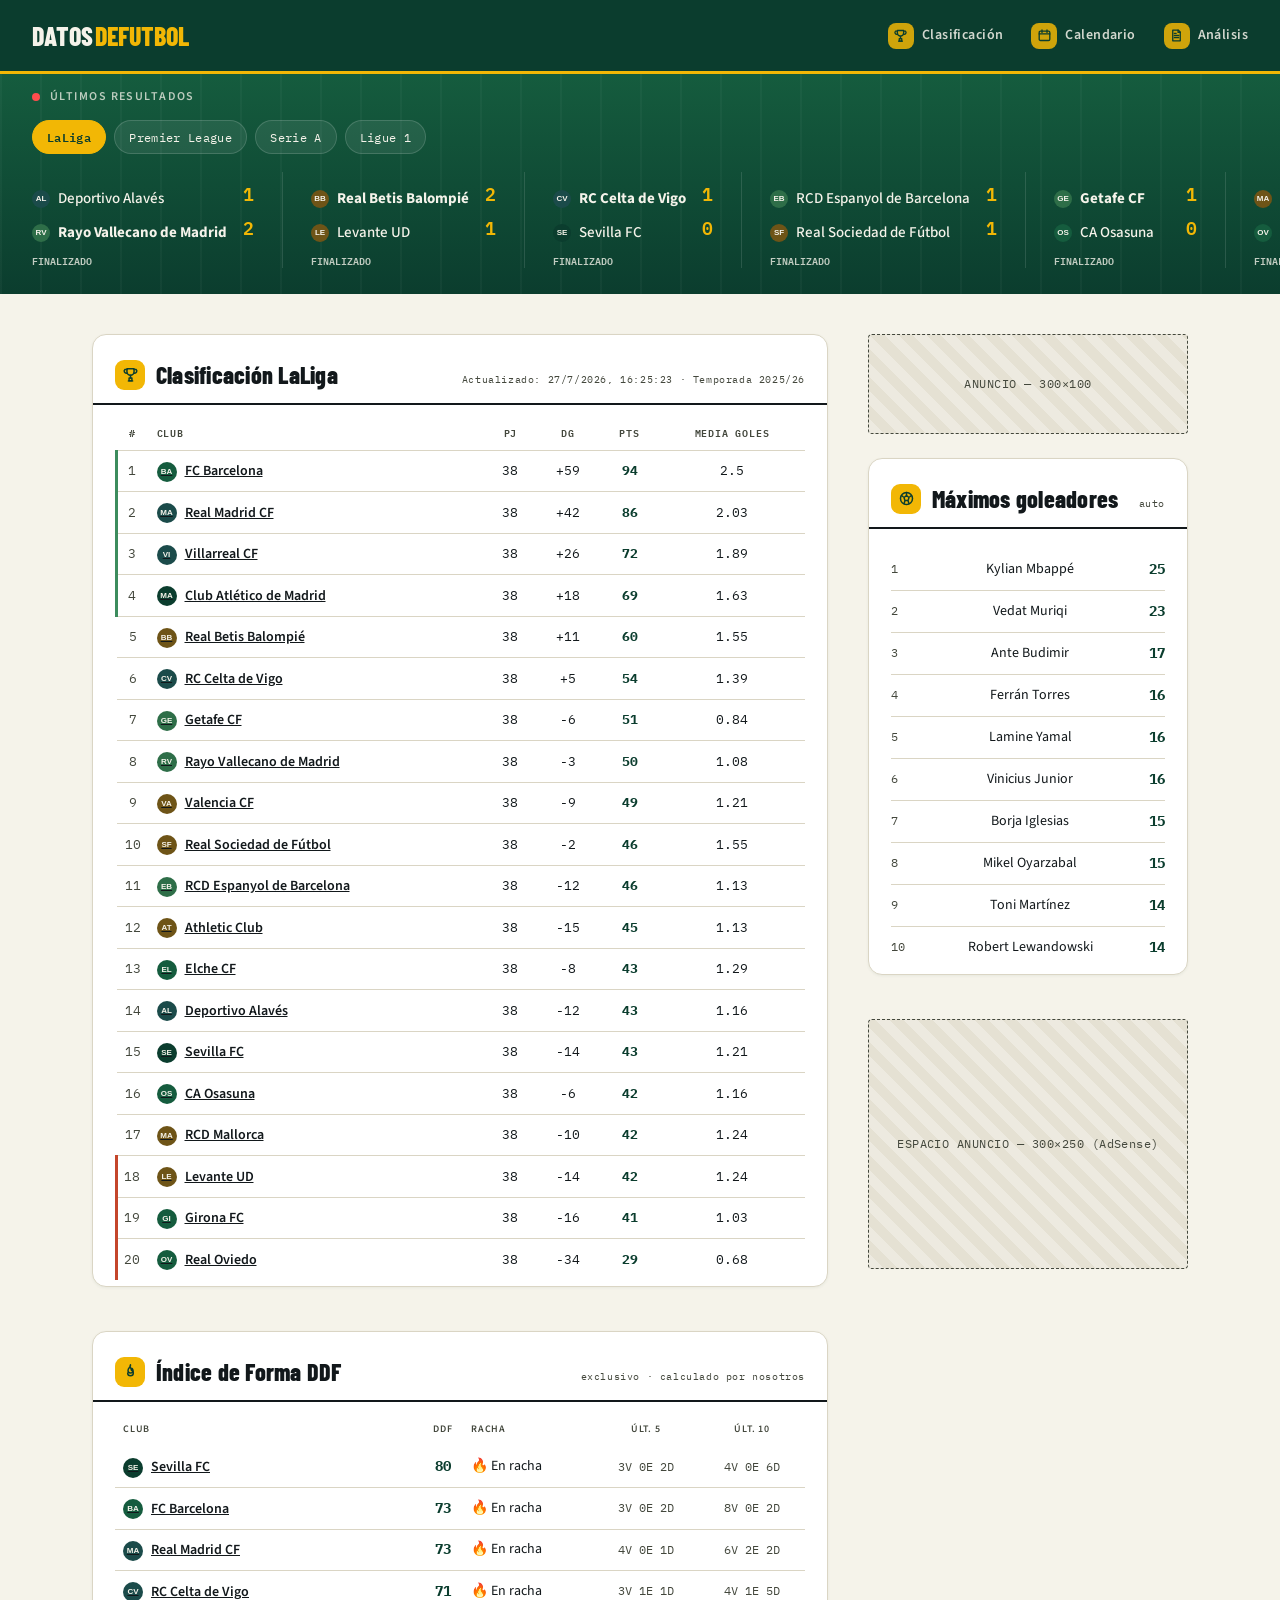
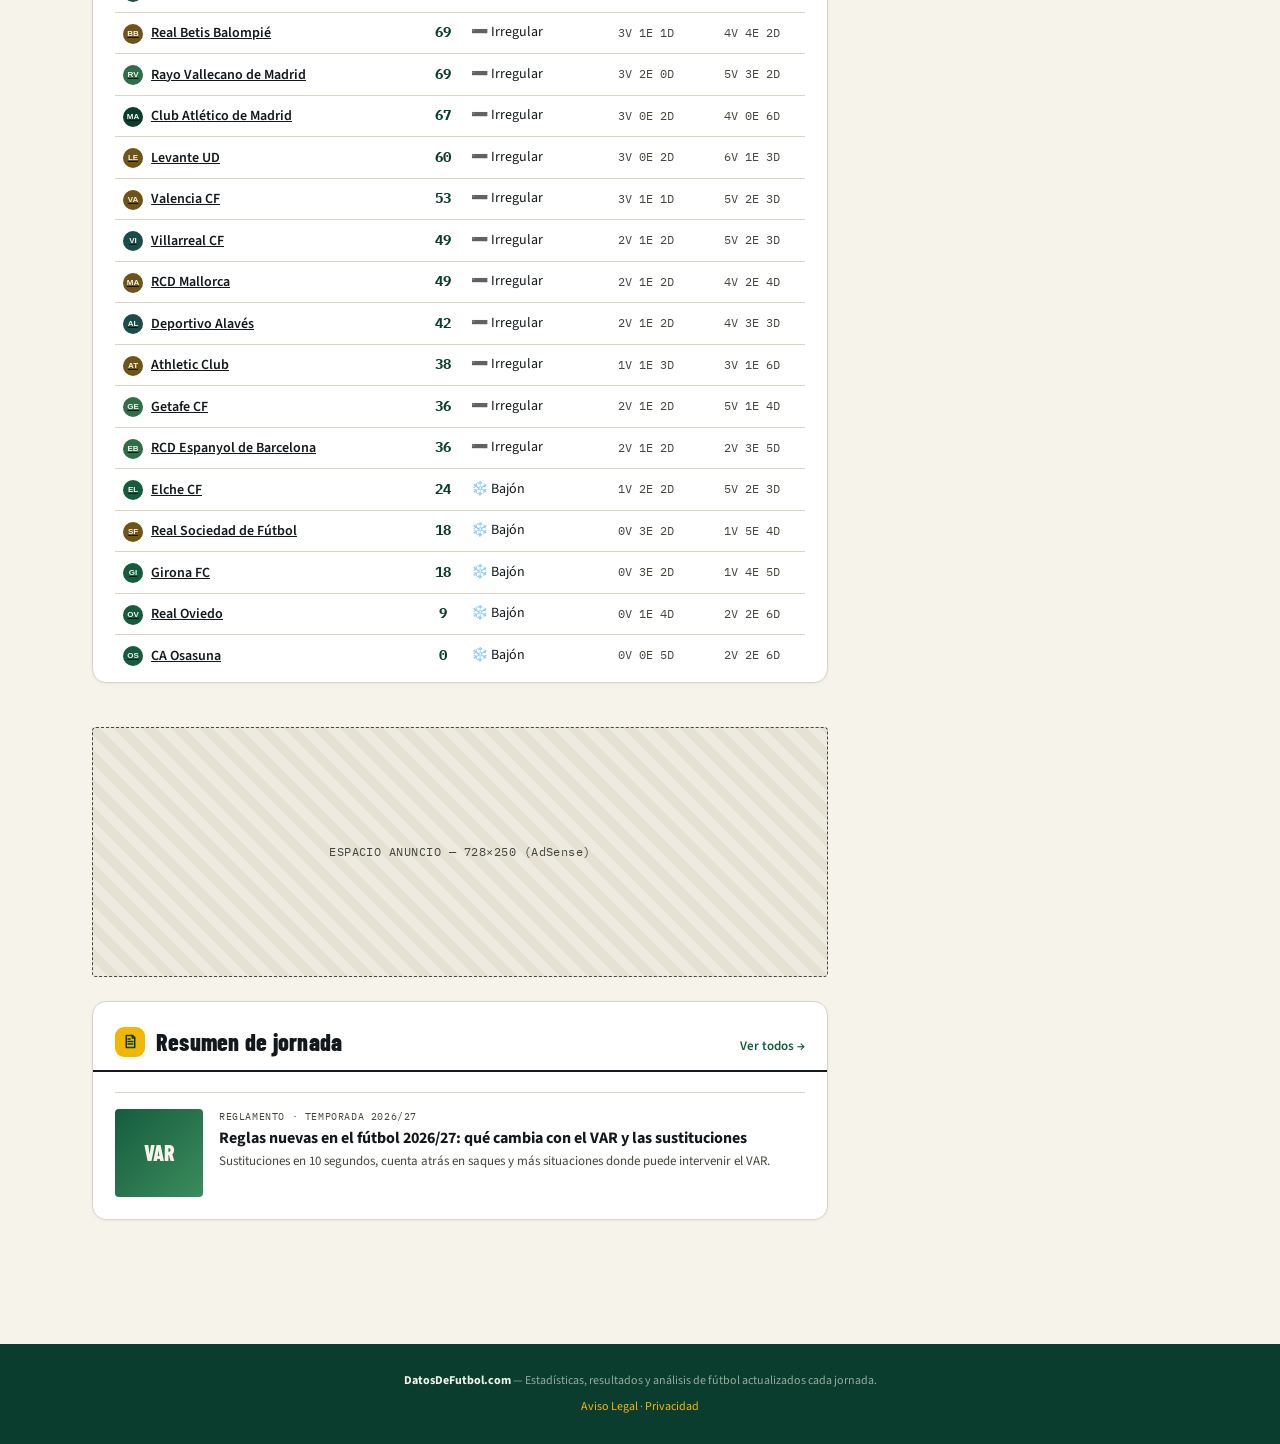
==== commit 7440b949: "Iconos más cuidados: sistema de 'icon chip' (cajita ámbar) repetido en menú, cabeceras y cajitas de " ====
--- a/index.html
+++ b/index.html
@@ -7,7 +7,7 @@
 <meta name="description" content="Resultados, clasificación y estadísticas de LaLiga actualizados cada jornada. Análisis y datos de fútbol.">
 <link rel="preconnect" href="https://fonts.googleapis.com">
 <link href="https://fonts.googleapis.com/css2?family=Barlow+Condensed:wght@600;700;800&family=IBM+Plex+Mono:wght@400;500;600&family=Source+Sans+3:wght@400;500;600;700&display=swap" rel="stylesheet">
-<link rel="stylesheet" href="assets/css/style.css">
+<link rel="stylesheet" href="assets/css/style.css?v=3">
 <!-- AdSense: cuando Google te apruebe, pega aquí el script de verificación
      que te dan (algo como <script async src="https://pagead2.googlesyndication.com/pagead/js/adsbygoogle.js?client=ca-pub-XXXXXXXXXXXXXXXX" crossorigin="anonymous"></script>).
      Debe ir en TODAS las páginas, dentro de <head>. -->
@@ -80,9 +80,9 @@
 <header>
   <a class="logo" href="index.html"><span class="d1">DATOS</span><span class="d2">DEFUTBOL</span></a>
   <nav>
-    <a href="clasificacion.html">Clasificación</a>
-    <a href="calendario.html">Calendario</a>
-    <a href="articulos.html">Análisis</a>
+    <a href="clasificacion.html" data-icon="trophy">Clasificación</a>
+    <a href="calendario.html" data-icon="calendar">Calendario</a>
+    <a href="articulos.html" data-icon="doc">Análisis</a>
   </nav>
 </header>
 
@@ -177,4 +177,4 @@
    </div>
 </footer>
 
-<script src="assets/js/main.js?v=6"></script></html>
+<script src="assets/js/main.js?v=7"></script></html>
--- a/assets/css/style.css
+++ b/assets/css/style.css
@@ -40,8 +40,9 @@
 .logo .d1{font-family:'Barlow Condensed',sans-serif;font-weight:800;font-size:26px;letter-spacing:0.01em;color:var(--chalk);}
 .logo .d2{font-family:'Barlow Condensed',sans-serif;font-weight:800;font-size:26px;color:var(--amber);}
 nav{display:flex;gap:28px;font-size:14px;font-weight:600;letter-spacing:0.03em;flex-wrap:wrap;}
-nav a{color:var(--chalk);text-decoration:none;opacity:0.85;}
+nav a{display:inline-flex;align-items:center;gap:8px;color:var(--chalk);text-decoration:none;opacity:0.85;transition:opacity 0.15s,color 0.15s;}
 nav a:hover{opacity:1;color:var(--amber);}
+nav a:hover .icon-chip{transform:translateY(-1px);}
 
 .scoreboard{
   background:
@@ -131,8 +132,30 @@
   vertical-align:-0.15em;
 }
 .icon svg{width:100%;height:100%;stroke:currentColor;fill:none;stroke-width:1.7;stroke-linecap:round;stroke-linejoin:round;}
-.section-head h2{display:flex;align-items:center;gap:9px;}
-.section-head h2 .icon{width:0.82em;height:0.82em;color:var(--pitch);}
+
+/* --- Icon chip: el icono metido en una cajita de color -----------------
+   Es el elemento que se repite en el menú y en cada cabecera de sección,
+   para que actúe como firma visual reconocible del sitio, en vez de un
+   trazo suelto flotando junto al texto. */
+.icon-chip{
+  display:inline-flex;
+  align-items:center;
+  justify-content:center;
+  width:26px;
+  height:26px;
+  border-radius:8px;
+  background:var(--amber);
+  color:var(--pitch-dark);
+  flex:0 0 auto;
+  transition:transform 0.15s;
+}
+.icon-chip .icon{width:15px;height:15px;}
+.icon-chip svg{stroke-width:2.1;}
+.icon-chip.ghost{background:rgba(255,255,255,0.12);color:var(--amber);}
+
+.section-head h2{display:flex;align-items:center;gap:11px;}
+.section-head h2 .icon-chip{width:30px;height:30px;border-radius:9px;}
+.section-head h2 .icon-chip .icon{width:17px;height:17px;}
 
 /* --- Escudo / avatar de equipo ----------------------------------------
    Si en el futuro añadimos el crest real de la API, se pinta como <img>;
@@ -172,7 +195,8 @@
   padding:14px 12px;
   text-align:center;
 }
-.stat-card .icon{width:18px;height:18px;color:var(--pitch);margin-bottom:6px;}
+.stat-card .icon-chip{width:30px;height:30px;border-radius:9px;margin:0 auto 8px;}
+.stat-card .icon-chip .icon{width:16px;height:16px;}
 .stat-card .stat-value{
   display:block;
   font-family:'Barlow Condensed',sans-serif;
@@ -297,7 +321,12 @@
   margin:0 0 8px;
   padding-top:14px;
   border-top:1px solid var(--line);
-}
+  display:flex;
+  align-items:center;
+  gap:8px;
+}
+.section-subtitle .icon-chip{width:22px;height:22px;border-radius:7px;}
+.section-subtitle .icon-chip .icon{width:12px;height:12px;}
 .back-link{
   font-family:'Source Sans 3',sans-serif;
   font-weight:600;
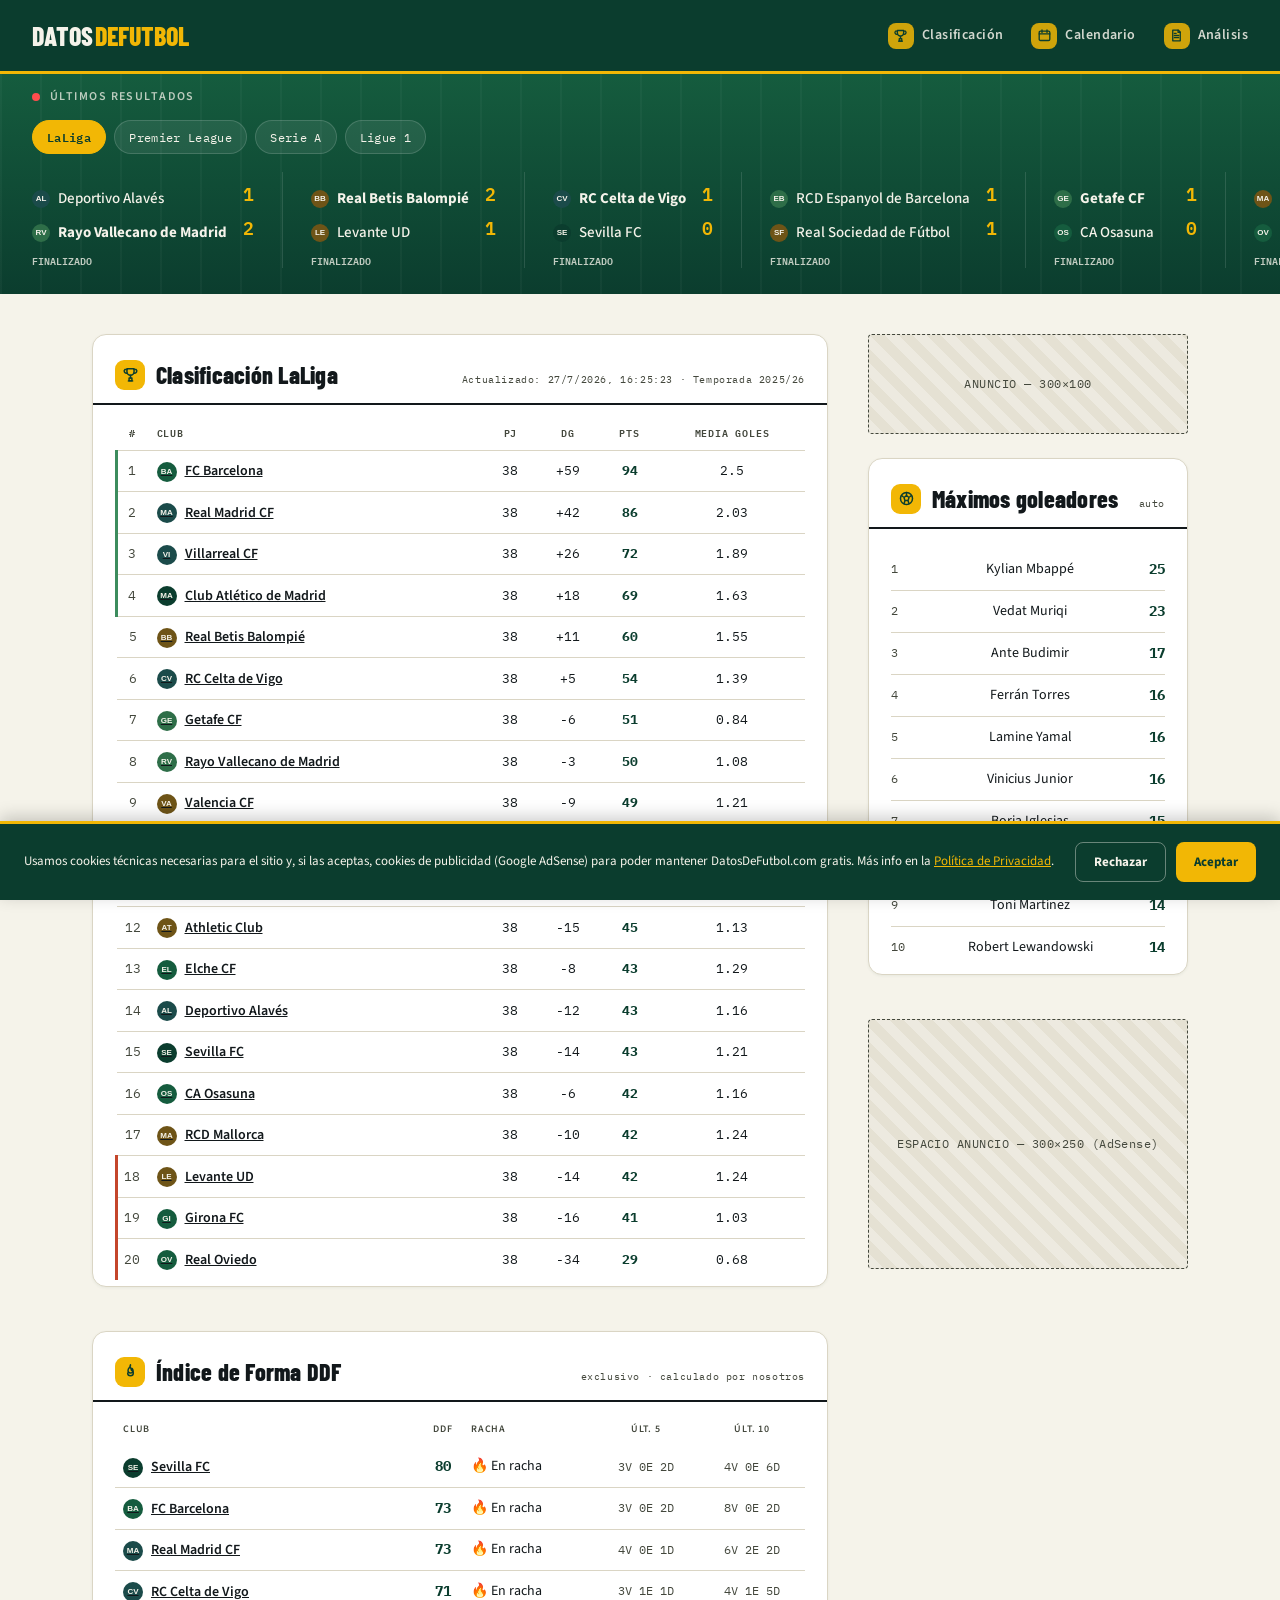
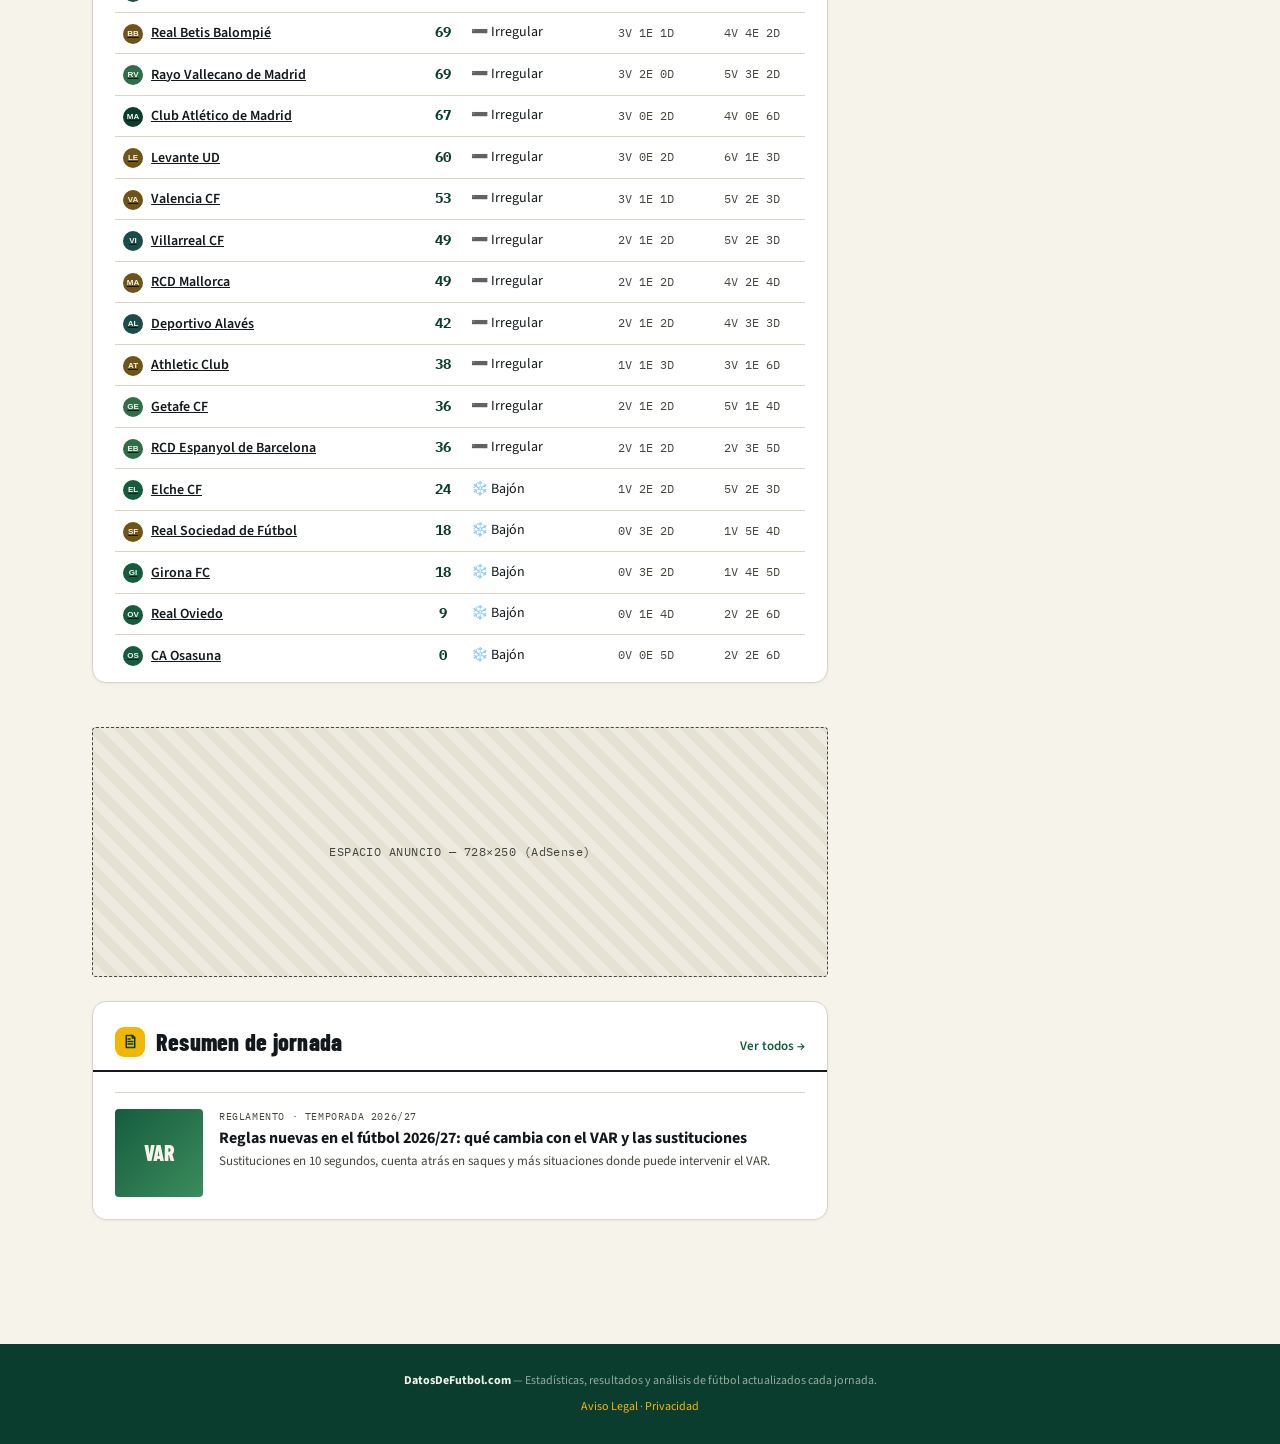
==== commit 1650490f: "AdSense-ready: banner de consentimiento de cookies (bloquea AdSense hasta aceptar), ads.txt, huecos " ====
--- a/index.html
+++ b/index.html
@@ -7,7 +7,7 @@
 <meta name="description" content="Resultados, clasificación y estadísticas de LaLiga actualizados cada jornada. Análisis y datos de fútbol.">
 <link rel="preconnect" href="https://fonts.googleapis.com">
 <link href="https://fonts.googleapis.com/css2?family=Barlow+Condensed:wght@600;700;800&family=IBM+Plex+Mono:wght@400;500;600&family=Source+Sans+3:wght@400;500;600;700&display=swap" rel="stylesheet">
-<link rel="stylesheet" href="assets/css/style.css?v=3">
+<link rel="stylesheet" href="assets/css/style.css?v=4">
 <!-- AdSense: cuando Google te apruebe, pega aquí el script de verificación
      que te dan (algo como <script async src="https://pagead2.googlesyndication.com/pagead/js/adsbygoogle.js?client=ca-pub-XXXXXXXXXXXXXXXX" crossorigin="anonymous"></script>).
      Debe ir en TODAS las páginas, dentro de <head>. -->
@@ -177,4 +177,4 @@
    </div>
 </footer>
 
-<script src="assets/js/main.js?v=7"></script></html>
+<script src="assets/js/main.js?v=8"></script></html>
--- a/assets/css/style.css
+++ b/assets/css/style.css
@@ -229,6 +229,46 @@
 }
 section.card .section-head{margin-left:-22px;margin-right:-22px;padding-left:22px;padding-right:22px;}
 
+/* --- Banner de cookies ---------------------------------------------------
+   Aparece en la primera visita, se queda hasta que el usuario decide, y
+   bloquea la carga de AdSense hasta que se acepta. Esto es justo lo que
+   la política de privacidad dice que pasa — antes no existía. */
+#cookie-banner{
+  position:fixed;
+  left:0;right:0;bottom:0;
+  z-index:9999;
+  background:var(--pitch-dark);
+  color:var(--chalk);
+  padding:18px 24px;
+  display:flex;
+  align-items:center;
+  gap:20px;
+  flex-wrap:wrap;
+  border-top:3px solid var(--amber);
+  box-shadow:0 -4px 16px rgba(0,0,0,0.2);
+}
+#cookie-banner p{flex:1 1 280px;font-size:13px;line-height:1.5;margin:0;}
+#cookie-banner p a{color:var(--amber);text-decoration:underline;}
+#cookie-banner .cookie-actions{display:flex;gap:10px;flex:0 0 auto;}
+#cookie-banner button{
+  font-family:'Source Sans 3',sans-serif;
+  font-weight:700;
+  font-size:13px;
+  padding:10px 18px;
+  border-radius:8px;
+  border:none;
+  cursor:pointer;
+}
+#cookie-banner .cookie-accept{background:var(--amber);color:var(--pitch-dark);}
+#cookie-banner .cookie-reject{background:transparent;color:var(--chalk);border:1px solid rgba(245,243,234,0.4);}
+#cookie-banner .cookie-accept:hover{filter:brightness(1.08);}
+#cookie-banner .cookie-reject:hover{border-color:var(--chalk);}
+@media (max-width:520px){
+  #cookie-banner{padding:16px;}
+  #cookie-banner .cookie-actions{width:100%;}
+  #cookie-banner button{flex:1;}
+}
+
 .league-tabs{display:flex;gap:8px;padding:14px 32px 0;flex-wrap:wrap;}
 .league-tab{
   background:rgba(255,255,255,0.08);
